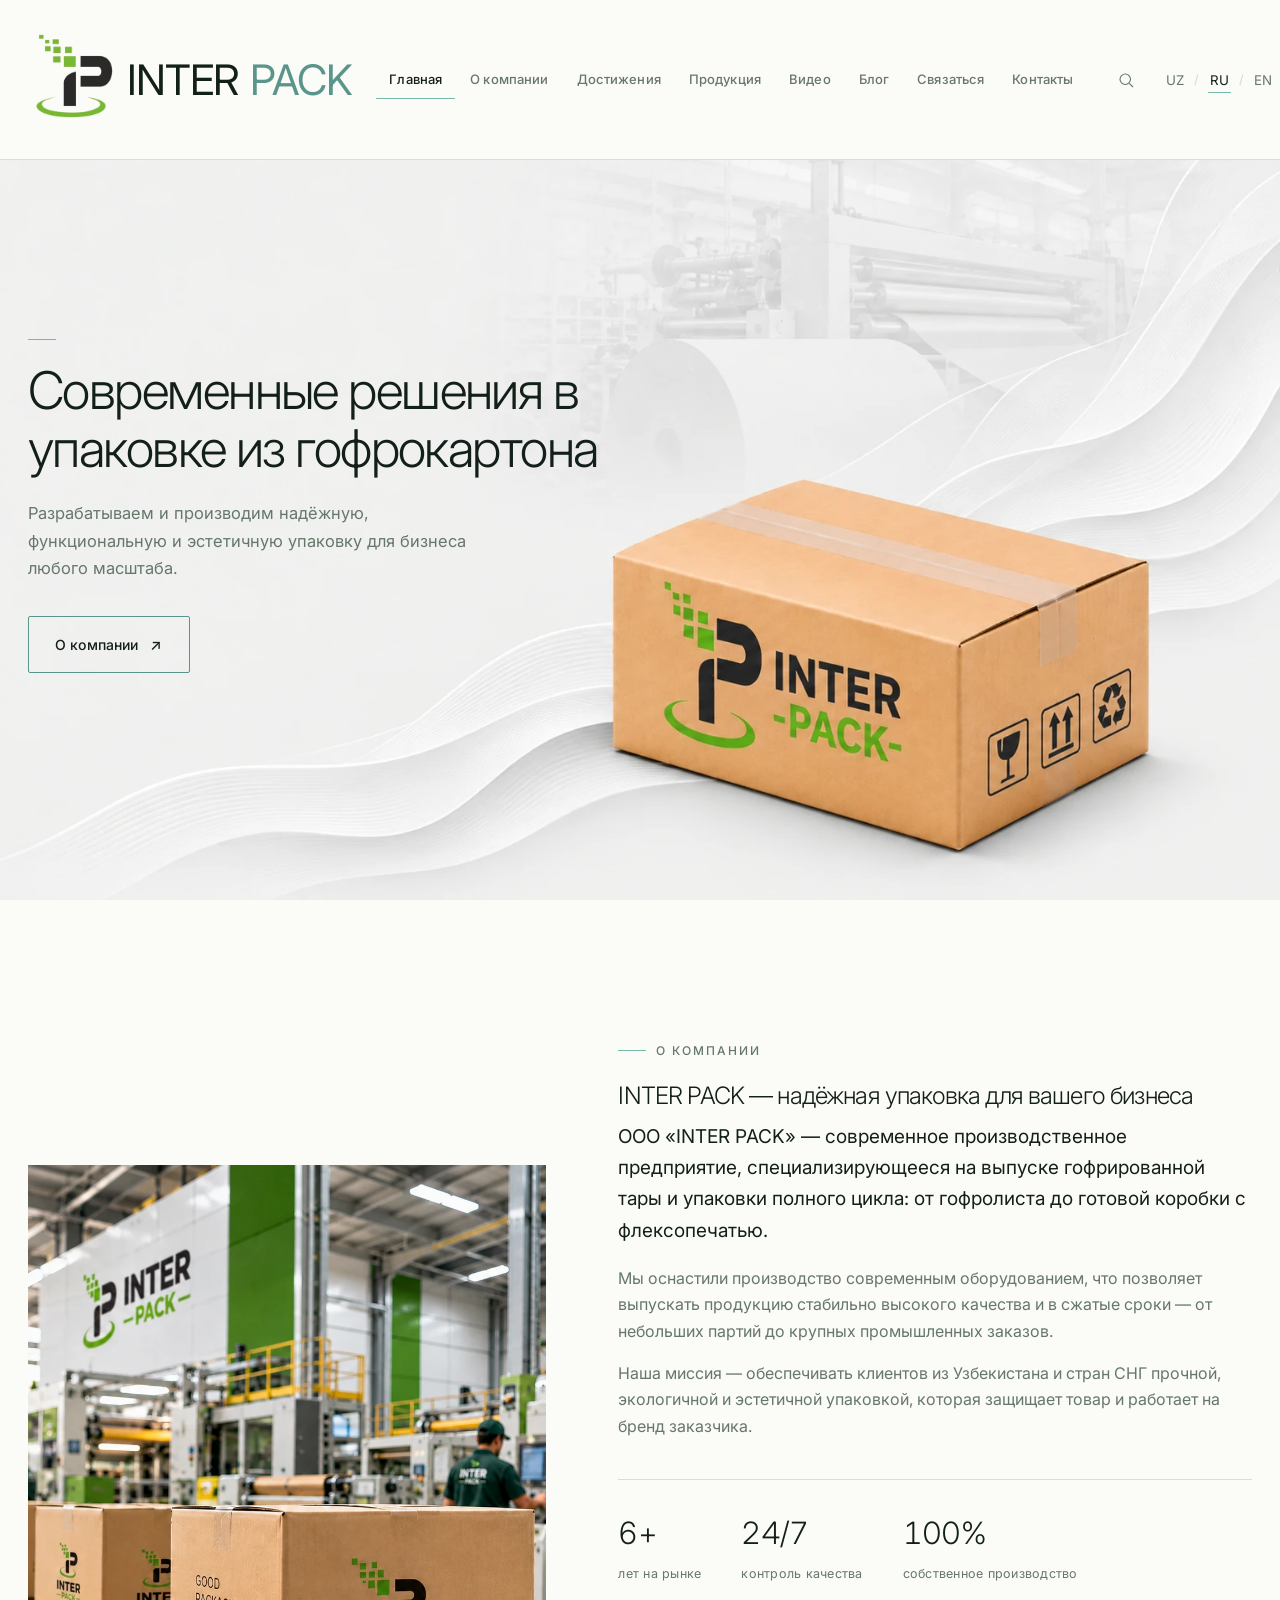
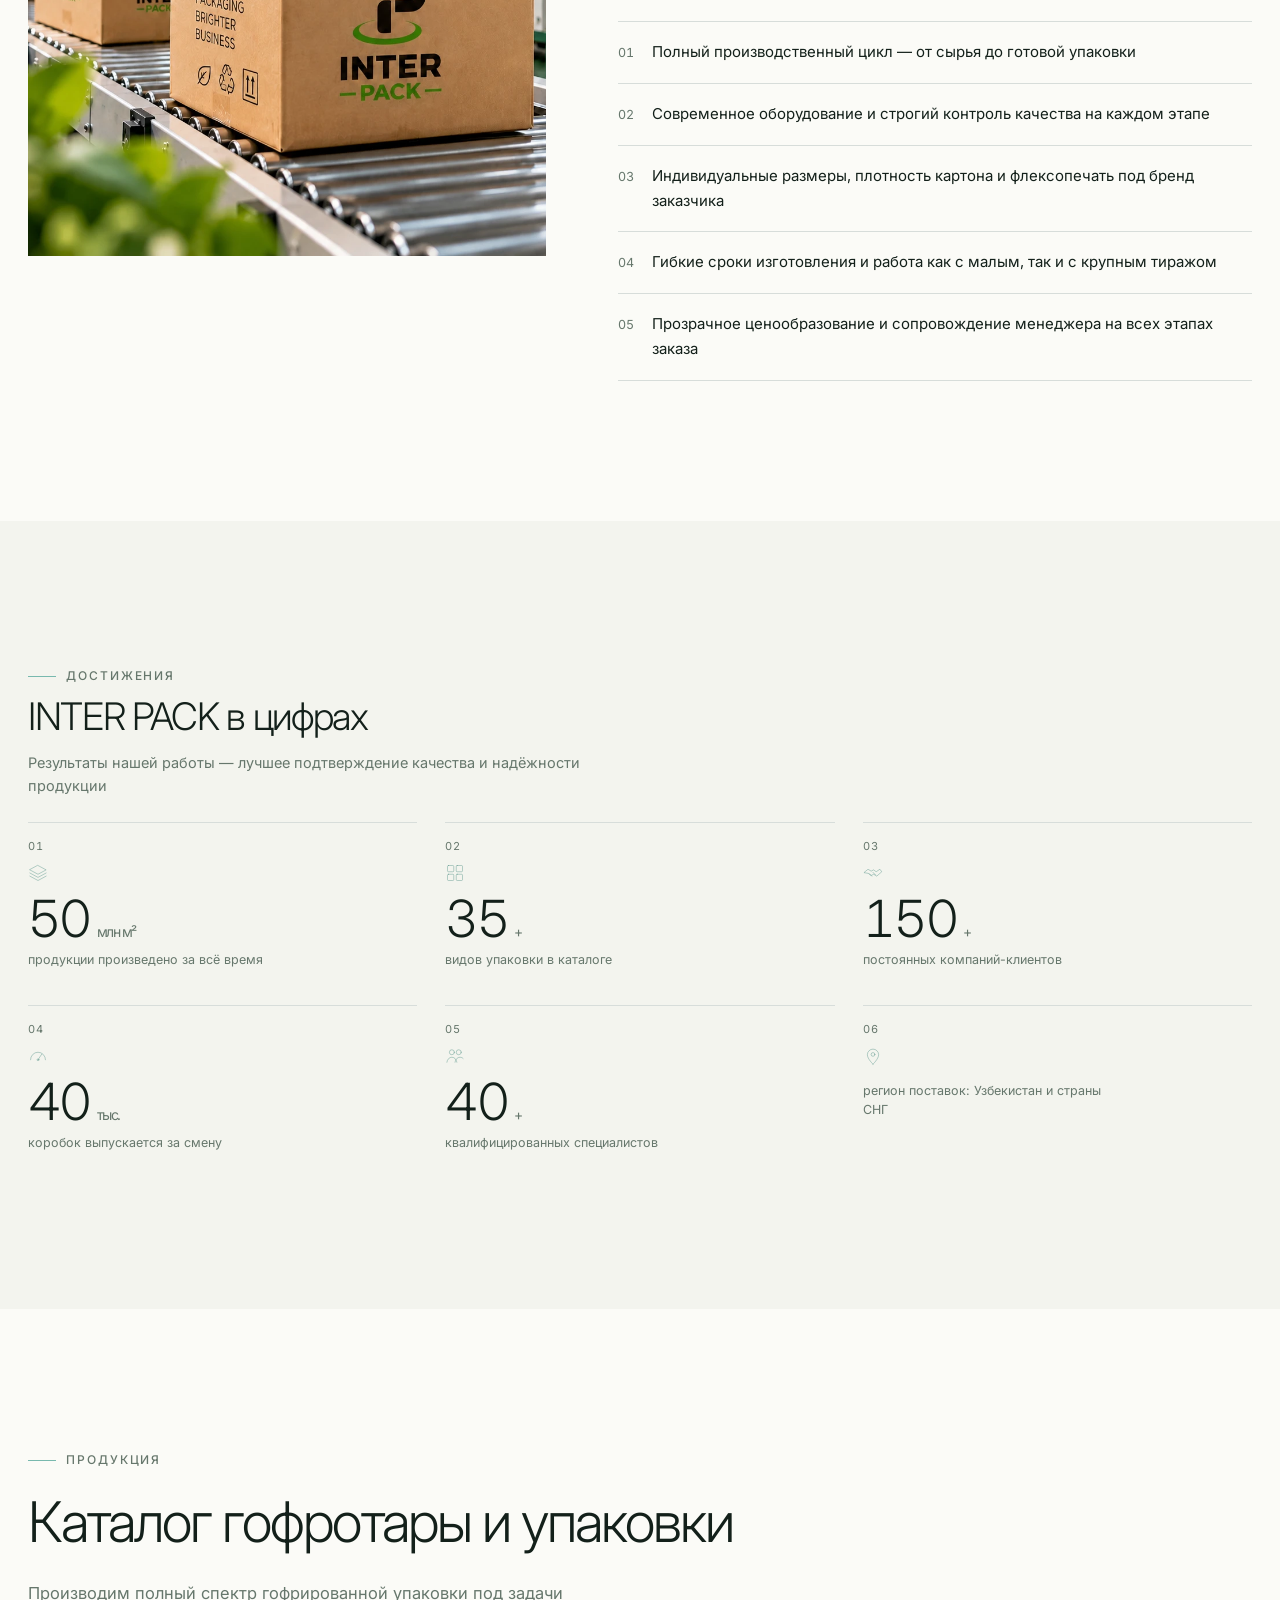
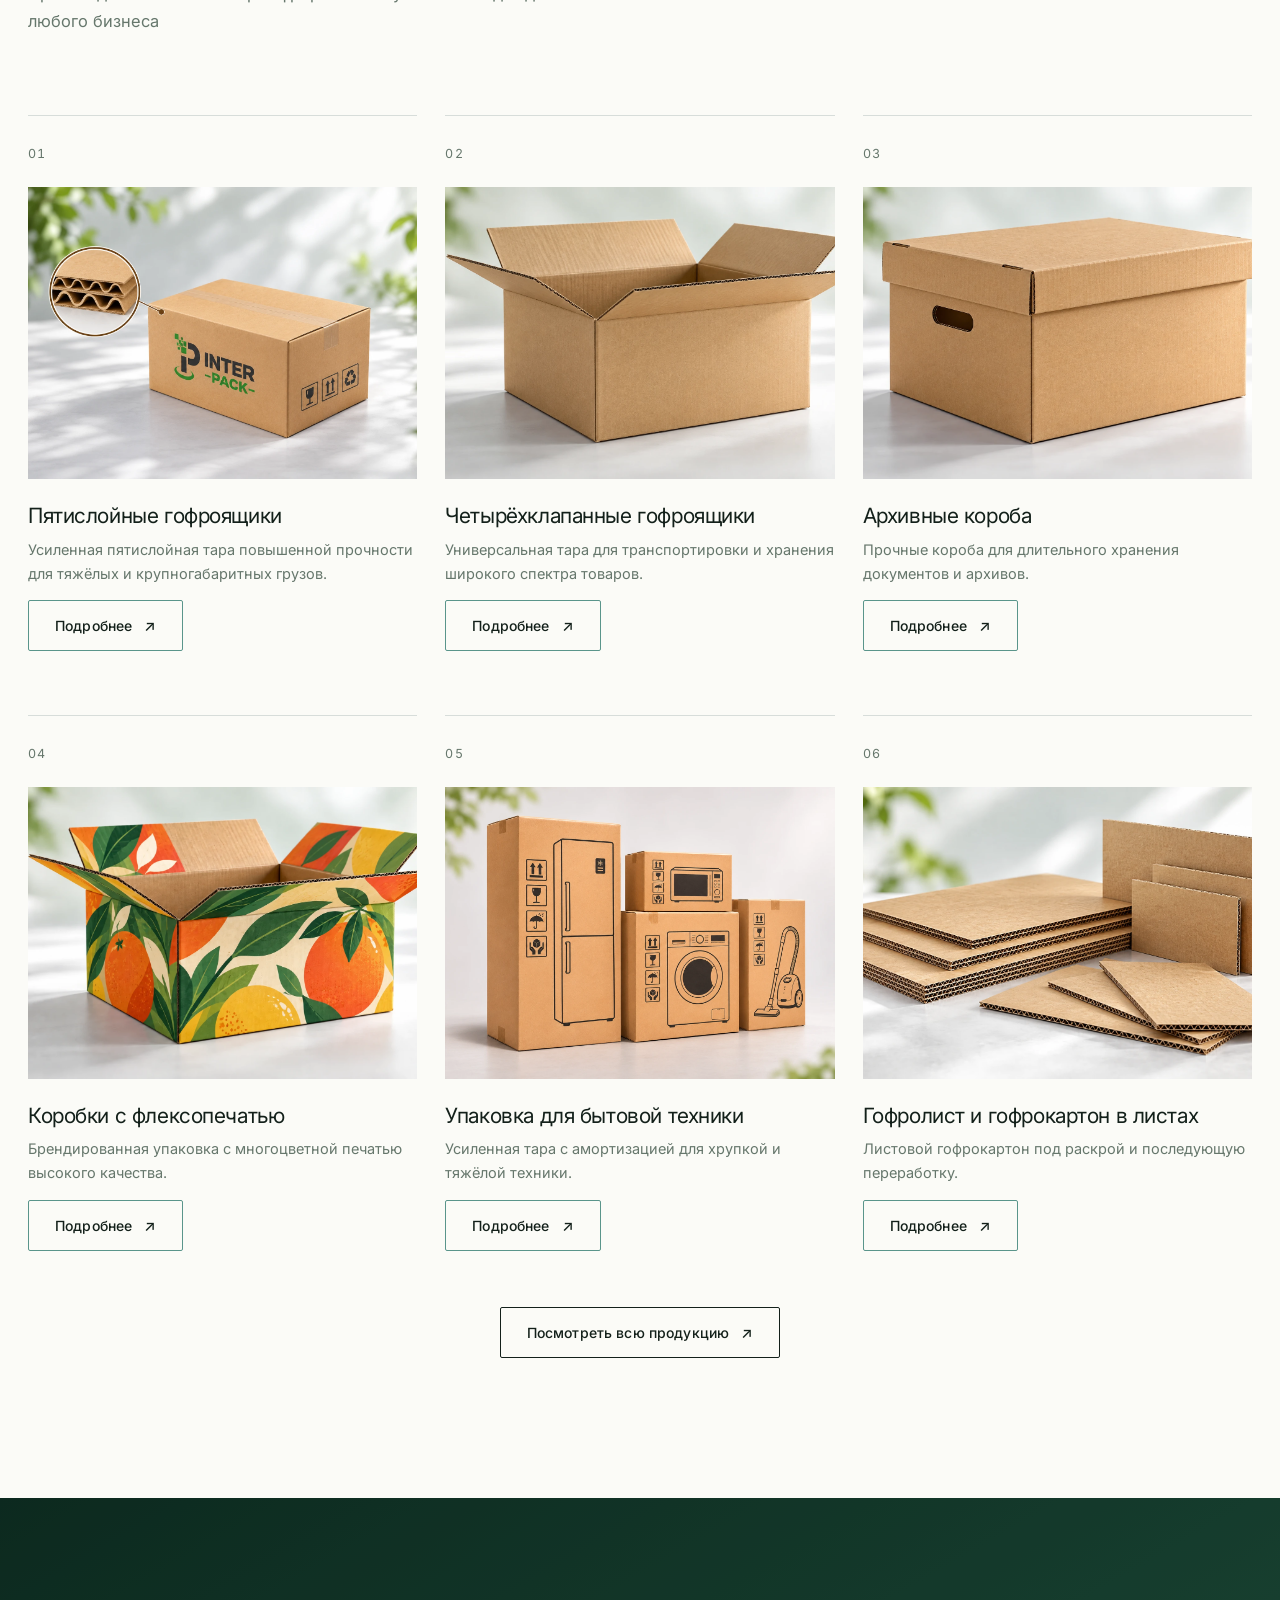
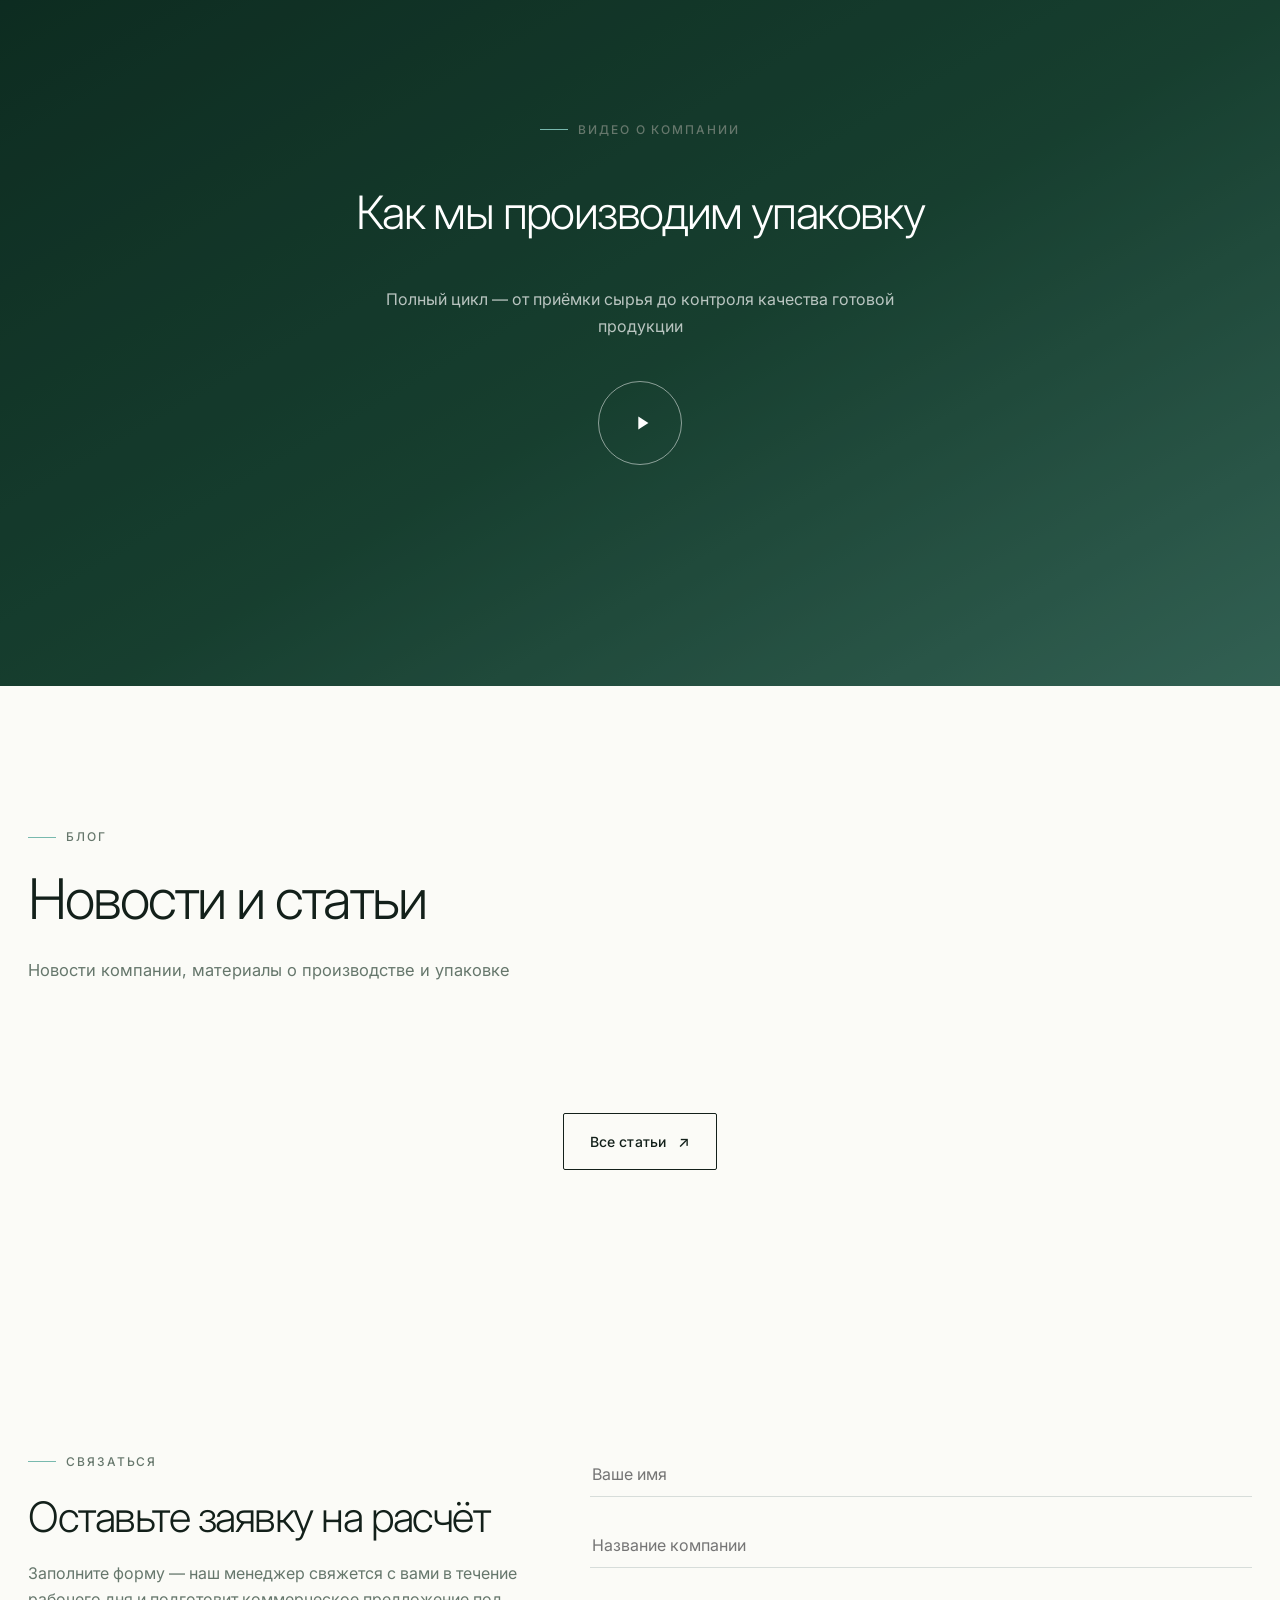
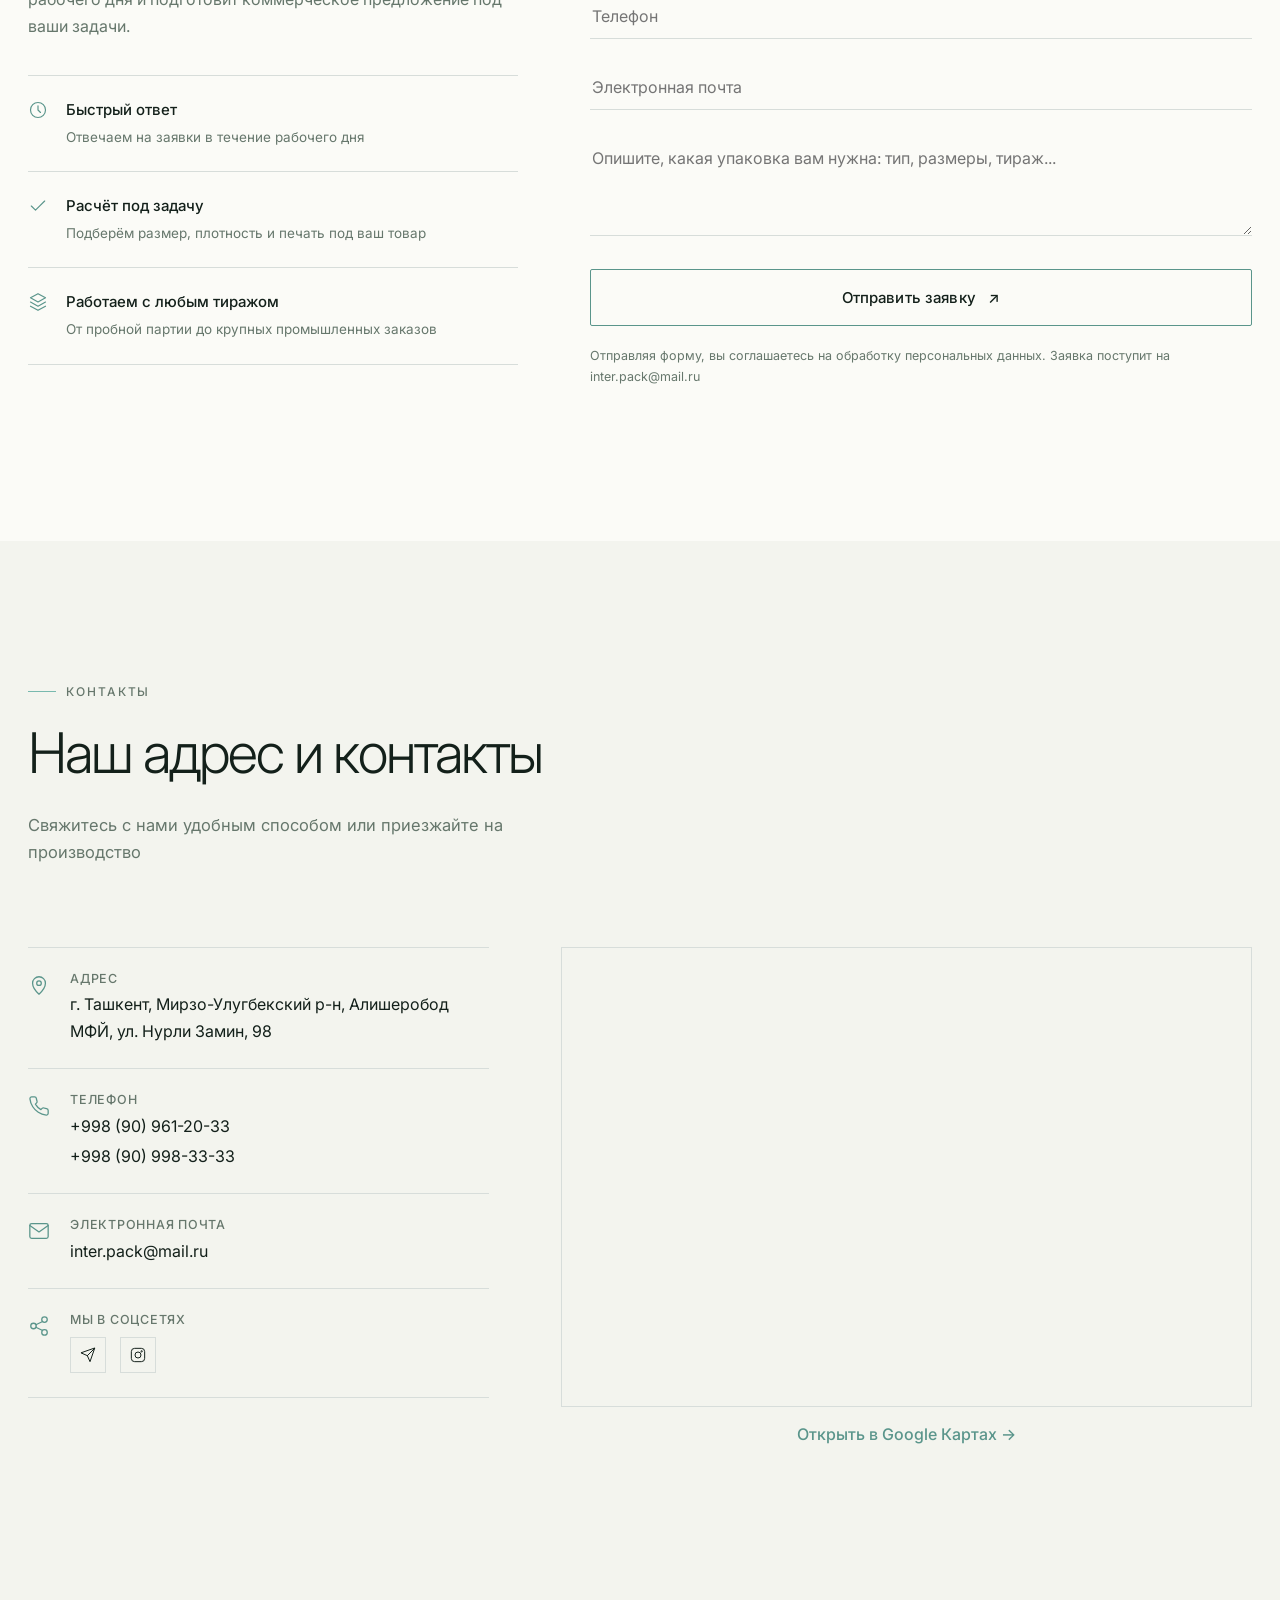
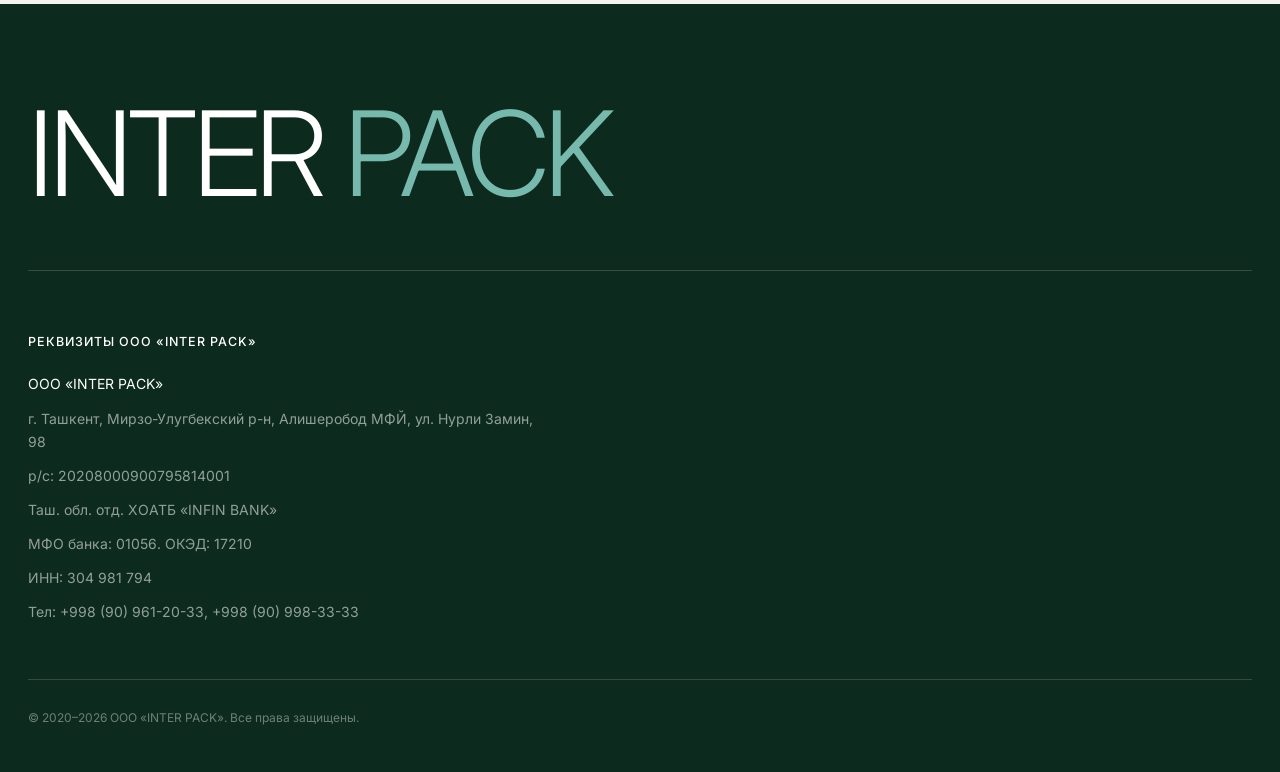
==== index.html @ ed4519b9 "Generate sitemap.xml dynamically from the blog database Replaces the static sitemap.xml with sitemap" ====
<!DOCTYPE html>
<html lang="ru">
<head>
<meta charset="UTF-8">
<meta name="viewport" content="width=device-width, initial-scale=1.0">
<title>INTER PACK</title>
<meta name="description" content="INTER PACK — производство гофрированной тары и упаковки в Узбекистане.">

<!-- Open Graph / предпросмотр ссылки в мессенджерах и соцсетях -->
<meta property="og:type" content="website">
<meta property="og:site_name" content="INTER PACK">
<meta property="og:title" content="INTER PACK — гофротара и упаковка в Узбекистане">
<meta property="og:description" content="Производим гофрокартон и упаковку полного цикла: от гофролиста до готовой коробки с флексопечатью. Собственное производство в Ташкенте.">
<meta property="og:image" content="https://inter-pack.uz/assets/og-image.jpg">
<meta property="og:image:width" content="1200">
<meta property="og:image:height" content="630">
<meta property="og:url" content="https://inter-pack.uz/">
<meta property="og:locale" content="ru_RU">
<meta name="twitter:card" content="summary_large_image">
<meta name="twitter:title" content="INTER PACK — гофротара и упаковка в Узбекистане">
<meta name="twitter:description" content="Производим гофрокартон и упаковку полного цикла: от гофролиста до готовой коробки с флексопечатью.">
<meta name="twitter:image" content="https://inter-pack.uz/assets/og-image.jpg">

<link rel="canonical" href="https://inter-pack.uz/">

<script type="application/ld+json">
{
  "@context": "https://schema.org",
  "@type": "Organization",
  "name": "INTER PACK",
  "legalName": "ООО «INTER PACK»",
  "url": "https://inter-pack.uz/",
  "logo": "https://inter-pack.uz/assets/logo-icon.png",
  "image": "https://inter-pack.uz/assets/og-image.jpg",
  "description": "Производство гофрированной тары и упаковки полного цикла в Ташкенте, Узбекистан.",
  "address": {
    "@type": "PostalAddress",
    "streetAddress": "ул. Нурли Замин, 98, Алишеробод МФЙ, Мирзо-Улугбекский р-н",
    "addressLocality": "Ташкент",
    "addressCountry": "UZ"
  },
  "telephone": ["+998909612033", "+998909983333"],
  "email": "inter.pack@mail.ru",
  "sameAs": [
    "https://t.me/interpackgroup",
    "https://instagram.com/interpack"
  ]
}
</script>

<link rel="icon" href="assets/favicon.ico" sizes="any">
<link rel="icon" type="image/png" sizes="16x16" href="assets/favicon-16x16.png">
<link rel="icon" type="image/png" sizes="32x32" href="assets/favicon-32x32.png">
<link rel="apple-touch-icon" sizes="180x180" href="assets/apple-touch-icon.png">
<link rel="preconnect" href="https://fonts.googleapis.com">
<link rel="preconnect" href="https://fonts.gstatic.com" crossorigin>
<link href="https://fonts.googleapis.com/css2?family=Inter:wght@300;400;500;600;700&display=swap" rel="stylesheet">
<link rel="stylesheet" href="css/style.css?v=28">
<link rel="stylesheet" href="css/blog.css?v=3">
</head>
<body>

<div data-blog-base="" style="display:none;"></div>

<header class="site-header">
  <div class="container header-inner">
    <a href="#home" class="logo" aria-label="INTER PACK">
      <img src="assets/logo-icon.png" alt="INTER PACK" class="logo-mark">
      <span class="logo-word">INTER <span>PACK</span></span>
    </a>
    <nav class="main-nav" id="mainNav">
      <ul>
        <li><a href="#home"><span class="nav-num">01</span><span data-i18n="nav.home">Главная</span><span class="nav-arrow">↗</span></a></li>
        <li><a href="#about"><span class="nav-num">02</span><span data-i18n="nav.about">О компании</span><span class="nav-arrow">↗</span></a></li>
        <li><a href="#achievements"><span class="nav-num">03</span><span data-i18n="nav.achievements">Достижения</span><span class="nav-arrow">↗</span></a></li>
        <li><a href="#products"><span class="nav-num">04</span><span data-i18n="nav.products">Продукция</span><span class="nav-arrow">↗</span></a></li>
        <li><a href="#video"><span class="nav-num">05</span><span data-i18n="nav.video">Видео</span><span class="nav-arrow">↗</span></a></li>
        <li><a href="blog/"><span class="nav-num">06</span><span data-i18n="nav.blog">Блог</span><span class="nav-arrow">↗</span></a></li>
        <li><a href="#contact"><span class="nav-num">07</span><span data-i18n="nav.contact">Связаться</span><span class="nav-arrow">↗</span></a></li>
        <li><a href="#contacts"><span class="nav-num">08</span><span data-i18n="nav.contacts">Контакты</span><span class="nav-arrow">↗</span></a></li>
      </ul>
    </nav>
    <div class="header-actions">
      <button class="search-btn" aria-label="Search">
        <svg viewBox="0 0 24 24" fill="none" stroke="currentColor" stroke-linecap="round" stroke-linejoin="round"><circle cx="11" cy="11" r="7"/><path d="m21 21-4.3-4.3"/></svg>
      </button>
      <div class="lang-switch" id="langSwitch">
        <button data-lang="uz">UZ</button><span class="sep">/</span>
        <button data-lang="ru">RU</button><span class="sep">/</span>
        <button data-lang="en">EN</button>
      </div>
      <a href="#contact" class="btn header-contact-btn" data-i18n="nav.contact">Связаться</a>
      <button class="burger" id="burgerBtn" aria-label="Menu"><span></span><span></span><span></span></button>
    </div>
  </div>
</header>

<main>

  <!-- ================= HOME ================= -->
  <section class="home-hero" id="home">
    <div class="container">
      <div class="home-hero-content reveal">
        <span class="eyebrow eyebrow-bare" aria-hidden="true"></span>
        <h1 data-i18n="home.title">Современные решения в упаковке из гофрокартона</h1>
        <p data-i18n="home.subtitle">Разрабатываем и производим надёжную, функциональную и эстетичную упаковку для бизнеса любого масштаба.</p>
        <a href="#about" class="btn btn-accent" data-i18n="home.cta">О компании</a>
      </div>
    </div>
  </section>

  <!-- ================= ABOUT ================= -->
  <section class="section" id="about">
    <div class="container">
      <div class="about-grid">
        <div class="about-photo ph ph-5 reveal">
          <img class="ph-photo" data-img-slot="about_photo" src="assets/images/about/factory.webp" alt="Производство INTER PACK" loading="lazy" onerror="this.remove()">
          <div class="ph-icon">
            <svg viewBox="0 0 64 64" fill="none" stroke="currentColor" stroke-width="1.6" stroke-linecap="round" stroke-linejoin="round"><path d="M8 56V28l14-8v10l14-8v10l14-8v32z"/><path d="M8 56h48"/><path d="M16 56v-8M28 56v-8M40 56v-8"/></svg>
          </div>
        </div>
        <div class="about-copy reveal">
          <span class="eyebrow" data-i18n="about.eyebrow">О компании</span>
          <h2 data-i18n="about.title">INTER PACK — надёжная упаковка для вашего бизнеса</h2>
          <p class="lead" data-i18n="about.p1">ООО «INTER PACK» — современное производственное предприятие...</p>
          <p data-i18n="about.p2">Мы оснастили производство современным европейским оборудованием...</p>
          <p data-i18n="about.p3">Наша миссия — обеспечивать клиентов из Узбекистана и стран СНГ...</p>

          <div class="about-stats">
            <div><b data-i18n="about.stat1Num">10+</b><span data-i18n="about.stat1Label">лет на рынке</span></div>
            <div><b data-i18n="about.stat2Num">24/7</b><span data-i18n="about.stat2Label">контроль качества</span></div>
            <div><b data-i18n="about.stat3Num">100%</b><span data-i18n="about.stat3Label">собственное производство</span></div>
          </div>

          <ul class="about-list">
            <li><span class="n">01</span><span data-i18n="about.list.0">Полный производственный цикл</span></li>
            <li><span class="n">02</span><span data-i18n="about.list.1">Современное оборудование и контроль качества</span></li>
            <li><span class="n">03</span><span data-i18n="about.list.2">Индивидуальные размеры и флексопечать под бренд</span></li>
            <li><span class="n">04</span><span data-i18n="about.list.3">Гибкие сроки для любого тиража</span></li>
            <li><span class="n">05</span><span data-i18n="about.list.4">Прозрачное ценообразование и сопровождение менеджера</span></li>
          </ul>
        </div>
      </div>
    </div>
  </section>

  <!-- ================= ACHIEVEMENTS ================= -->
  <section class="section section-alt" id="achievements">
    <div class="container">
      <div class="page-hero reveal" style="padding-top:0;">
        <span class="eyebrow" data-i18n="achievements.eyebrow">Достижения</span>
        <h1 data-i18n="achievements.title">INTER PACK в цифрах</h1>
        <p data-i18n="achievements.subtitle">Результаты нашей работы — лучшее подтверждение качества и надёжности продукции</p>
      </div>

      <div class="stats-grid reveal-stagger">

        <div class="stat-card">
          <span class="card-index">01</span>
          <div class="stat-icon"><svg viewBox="0 0 64 64" fill="none" stroke="currentColor" stroke-width="2.2" stroke-linecap="round" stroke-linejoin="round"><path d="M32 8 58 22 32 36 6 22Z"/><path d="M6 32 32 46 58 32"/><path d="M6 42 32 56 58 42"/></svg></div>
          <div class="stat-num"><span class="num" data-target="50">0</span><span class="suffix" data-i18n="achievements.stats.0.suffix">млн м²</span></div>
          <p class="stat-label" data-i18n="achievements.stats.0.label">продукции произведено за всё время</p>
        </div>

        <div class="stat-card">
          <span class="card-index">02</span>
          <div class="stat-icon"><svg viewBox="0 0 64 64" fill="none" stroke="currentColor" stroke-width="2.2" stroke-linecap="round" stroke-linejoin="round"><rect x="8" y="8" width="20" height="20" rx="3"/><rect x="36" y="8" width="20" height="20" rx="3"/><rect x="8" y="36" width="20" height="20" rx="3"/><rect x="36" y="36" width="20" height="20" rx="3"/></svg></div>
          <div class="stat-num"><span class="num" data-target="35">0</span><span class="suffix" data-i18n="achievements.stats.1.suffix">+</span></div>
          <p class="stat-label" data-i18n="achievements.stats.1.label">видов упаковки в каталоге</p>
        </div>

        <div class="stat-card">
          <span class="card-index">03</span>
          <div class="stat-icon"><svg viewBox="0 0 64 64" fill="none" stroke="currentColor" stroke-width="2.2" stroke-linecap="round" stroke-linejoin="round"><path d="M4 30l12-10 10 6 8-4 8 6 12-8 6 8-16 14-10-6-8 4-8-6z"/><path d="M20 34l8 8M32 30l8 8"/></svg></div>
          <div class="stat-num"><span class="num" data-target="150">0</span><span class="suffix" data-i18n="achievements.stats.2.suffix">+</span></div>
          <p class="stat-label" data-i18n="achievements.stats.2.label">постоянных компаний-клиентов</p>
        </div>

        <div class="stat-card">
          <span class="card-index">04</span>
          <div class="stat-icon"><svg viewBox="0 0 64 64" fill="none" stroke="currentColor" stroke-width="2.2" stroke-linecap="round" stroke-linejoin="round"><path d="M8 44a24 24 0 1 1 48 0"/><path d="M32 44 44 26"/><circle cx="32" cy="44" r="3"/></svg></div>
          <div class="stat-num"><span class="num" data-target="40">0</span><span class="suffix" data-i18n="achievements.stats.3.suffix">тыс.</span></div>
          <p class="stat-label" data-i18n="achievements.stats.3.label">коробок выпускается за смену</p>
        </div>

        <div class="stat-card">
          <span class="card-index">05</span>
          <div class="stat-icon"><svg viewBox="0 0 64 64" fill="none" stroke="currentColor" stroke-width="2.2" stroke-linecap="round" stroke-linejoin="round"><circle cx="22" cy="20" r="8"/><circle cx="44" cy="20" r="8"/><path d="M6 52c1.5-10 8-16 16-16s14.5 6 16 16"/><path d="M32 52c1.5-10 8-16 16-16 4 0 7.5 1.5 10 4"/></svg></div>
          <div class="stat-num"><span class="num" data-target="40">0</span><span class="suffix" data-i18n="achievements.stats.4.suffix">+</span></div>
          <p class="stat-label" data-i18n="achievements.stats.4.label">квалифицированных специалистов</p>
        </div>

        <div class="stat-card">
          <span class="card-index">06</span>
          <div class="stat-icon"><svg viewBox="0 0 64 64" fill="none" stroke="currentColor" stroke-width="2.2" stroke-linecap="round" stroke-linejoin="round"><path d="M32 58s18-16.5 18-30A18 18 0 1 0 14 28c0 13.5 18 30 18 30z"/><circle cx="32" cy="27" r="6"/></svg></div>
          <div class="stat-num"><span class="suffix" style="font-size:26px" data-i18n="achievements.stats.5.suffix"></span></div>
          <p class="stat-label" data-i18n="achievements.stats.5.label">регион поставок: Узбекистан и страны СНГ</p>
        </div>

      </div>
    </div>
  </section>

  <!-- ================= PRODUCTS ================= -->
  <section class="section" id="products">
    <div class="container">
      <div class="page-hero reveal" style="padding-top:0;">
        <span class="eyebrow" data-i18n="products.eyebrow">Продукция</span>
        <h1 data-i18n="products.title">Каталог гофротары и упаковки</h1>
        <p data-i18n="products.subtitle">Производим полный спектр гофрированной упаковки под задачи любого бизнеса</p>
      </div>

      <div class="products-grid reveal-stagger" style="margin-top:56px;">

        <div class="product-card">
          <span class="card-index">01</span>
          <div class="ph ph-1"><img class="ph-photo" data-img-slot="product_0" src="assets/images/products/five-layer-box.webp" alt="Пятислойные гофроящики" loading="lazy" onerror="this.remove()"><div class="ph-icon"><svg viewBox="0 0 64 64" fill="none" stroke="currentColor" stroke-width="1.6" stroke-linecap="round" stroke-linejoin="round"><path d="M6 18h52M6 26h52M6 34h52M6 42h52"/><path d="M6 18v24M58 18v24"/></svg></div></div>
          <div class="product-body">
            <h3 data-i18n="products.items.0.name">Пятислойные гофроящики</h3>
            <p data-i18n="products.items.0.short">Усиленная пятислойная тара повышенной прочности для тяжёлых и крупногабаритных грузов.</p>
            <button class="btn btn-accent" data-open-product="0" data-i18n="common.readMore">Подробнее</button>
          </div>
        </div>

        <div class="product-card">
          <span class="card-index">02</span>
          <div class="ph ph-2"><img class="ph-photo" data-img-slot="product_1" src="assets/images/hero/hero-01.webp" alt="Четырёхклапанные гофроящики" loading="lazy" onerror="this.remove()"><div class="ph-icon"><svg viewBox="0 0 64 64" fill="none" stroke="currentColor" stroke-width="1.6" stroke-linecap="round" stroke-linejoin="round"><path d="M8 20 32 10 56 20 32 30Z"/><path d="M8 20V46L32 56V30"/><path d="M56 20V46L32 56"/></svg></div></div>
          <div class="product-body">
            <h3 data-i18n="products.items.1.name">Четырёхклапанные гофроящики</h3>
            <p data-i18n="products.items.1.short">Универсальная тара для транспортировки и хранения широкого спектра товаров.</p>
            <button class="btn btn-accent" data-open-product="1" data-i18n="common.readMore">Подробнее</button>
          </div>
        </div>

        <div class="product-card">
          <span class="card-index">03</span>
          <div class="ph ph-3"><img class="ph-photo" data-img-slot="product_2" src="assets/images/hero/hero-03.webp" alt="Архивные короба" loading="lazy" onerror="this.remove()"><div class="ph-icon"><svg viewBox="0 0 64 64" fill="none" stroke="currentColor" stroke-width="1.6" stroke-linecap="round" stroke-linejoin="round"><rect x="10" y="16" width="44" height="36" rx="2"/><path d="M10 26h44M24 16v10M40 16v10"/></svg></div></div>
          <div class="product-body">
            <h3 data-i18n="products.items.2.name">Архивные короба</h3>
            <p data-i18n="products.items.2.short">Прочные короба для длительного хранения документов и архивов.</p>
            <button class="btn btn-accent" data-open-product="2" data-i18n="common.readMore">Подробнее</button>
          </div>
        </div>

        <div class="product-card">
          <span class="card-index">04</span>
          <div class="ph ph-4"><img class="ph-photo" data-img-slot="product_3" src="assets/images/hero/hero-04.webp" alt="Коробки с флексопечатью" loading="lazy" onerror="this.remove()"><div class="ph-icon"><svg viewBox="0 0 64 64" fill="none" stroke="currentColor" stroke-width="1.6" stroke-linecap="round" stroke-linejoin="round"><path d="M8 20 32 10 56 20 32 30Z"/><path d="M8 20V46L32 56V30"/><path d="M56 20V46L32 56"/><path d="M18 22l6 3M40 22l6 3" stroke-width="2"/></svg></div></div>
          <div class="product-body">
            <h3 data-i18n="products.items.3.name">Коробки с флексопечатью</h3>
            <p data-i18n="products.items.3.short">Брендированная упаковка с многоцветной печатью высокого качества.</p>
            <button class="btn btn-accent" data-open-product="3" data-i18n="common.readMore">Подробнее</button>
          </div>
        </div>

        <div class="product-card">
          <span class="card-index">05</span>
          <div class="ph ph-5"><img class="ph-photo" data-img-slot="product_4" src="assets/images/hero/hero-05.webp" alt="Упаковка для бытовой техники" loading="lazy" onerror="this.remove()"><div class="ph-icon"><svg viewBox="0 0 64 64" fill="none" stroke="currentColor" stroke-width="1.6" stroke-linecap="round" stroke-linejoin="round"><rect x="10" y="10" width="44" height="44" rx="4"/><rect x="18" y="18" width="28" height="20" rx="2"/><path d="M22 44h20"/></svg></div></div>
          <div class="product-body">
            <h3 data-i18n="products.items.4.name">Упаковка для бытовой техники</h3>
            <p data-i18n="products.items.4.short">Усиленная тара с амортизацией для хрупкой и тяжёлой техники.</p>
            <button class="btn btn-accent" data-open-product="4" data-i18n="common.readMore">Подробнее</button>
          </div>
        </div>

        <div class="product-card">
          <span class="card-index">06</span>
          <div class="ph ph-6"><img class="ph-photo" data-img-slot="product_5" src="assets/images/hero/hero-06.webp" alt="Гофролист и гофрокартон в листах" loading="lazy" onerror="this.remove()"><div class="ph-icon"><svg viewBox="0 0 64 64" fill="none" stroke="currentColor" stroke-width="1.6" stroke-linecap="round" stroke-linejoin="round"><path d="M6 18h52M6 30h52M6 42h52"/><path d="M6 18v24M58 18v24"/></svg></div></div>
          <div class="product-body">
            <h3 data-i18n="products.items.5.name">Гофролист и гофрокартон в листах</h3>
            <p data-i18n="products.items.5.short">Листовой гофрокартон под раскрой и последующую переработку.</p>
            <button class="btn btn-accent" data-open-product="5" data-i18n="common.readMore">Подробнее</button>
          </div>
        </div>

      </div>

      <div class="products-grid products-grid-extra" id="productsExtra">

        <div class="product-card">
          <span class="card-index">07</span>
          <div class="ph ph-1"><img class="ph-photo" data-img-slot="product_6" src="assets/images/products/overlap-flap-box.webp" alt="Ящики с полным нахлёстом клапанов" loading="lazy" onerror="this.remove()"><div class="ph-icon"><svg viewBox="0 0 64 64" fill="none" stroke="currentColor" stroke-width="1.6" stroke-linecap="round" stroke-linejoin="round"><path d="M8 22 32 12 56 22 32 32Z"/><path d="M8 22V48L32 58V32"/><path d="M56 22V48L32 58"/><path d="M14 19 50 19" stroke-dasharray="2 3"/></svg></div></div>
          <div class="product-body">
            <h3 data-i18n="products.items.6.name">Ящики с полным нахлёстом клапанов</h3>
            <p data-i18n="products.items.6.short">Усиленная тара с полным перекрытием клапанов для тяжёлых и ответственных грузов.</p>
            <button class="btn btn-accent" data-open-product="6" data-i18n="common.readMore">Подробнее</button>
          </div>
        </div>

        <div class="product-card">
          <span class="card-index">08</span>
          <div class="ph ph-2"><img class="ph-photo" data-img-slot="product_7" src="assets/images/products/telescope-box.webp" alt="Телескопические ящики" loading="lazy" onerror="this.remove()"><div class="ph-icon"><svg viewBox="0 0 64 64" fill="none" stroke="currentColor" stroke-width="1.6" stroke-linecap="round" stroke-linejoin="round"><rect x="12" y="30" width="40" height="22" rx="2"/><path d="M8 18h48v12H8Z"/></svg></div></div>
          <div class="product-body">
            <h3 data-i18n="products.items.7.name">Телескопические ящики</h3>
            <p data-i18n="products.items.7.short">Короб из двух независимых частей — крышки и дна — для товаров разной высоты.</p>
            <button class="btn btn-accent" data-open-product="7" data-i18n="common.readMore">Подробнее</button>
          </div>
        </div>

        <div class="product-card">
          <span class="card-index">09</span>
          <div class="ph ph-3"><img class="ph-photo" data-img-slot="product_8" src="assets/images/products/fruit-veg-crate.webp" alt="Ящики-лотки для фруктов и овощей" loading="lazy" onerror="this.remove()"><div class="ph-icon"><svg viewBox="0 0 64 64" fill="none" stroke="currentColor" stroke-width="1.6" stroke-linecap="round" stroke-linejoin="round"><path d="M10 24 32 14 54 24 32 34Z"/><path d="M10 24V46L32 56V34"/><path d="M54 24V46L32 56"/><path d="M22 8c1 4 1 6 0 10M42 8c-1 4-1 6 0 10"/></svg></div></div>
          <div class="product-body">
            <h3 data-i18n="products.items.8.name">Ящики-лотки для фруктов и овощей</h3>
            <p data-i18n="products.items.8.short">Открытые вентилируемые лотки для сбора и транспортировки свежей продукции.</p>
            <button class="btn btn-accent" data-open-product="8" data-i18n="common.readMore">Подробнее</button>
          </div>
        </div>

        <div class="product-card">
          <span class="card-index">10</span>
          <div class="ph ph-4"><img class="ph-photo" data-img-slot="product_9" src="assets/images/products/beverage-dividers.webp" alt="Упаковка для напитков с перегородками" loading="lazy" onerror="this.remove()"><div class="ph-icon"><svg viewBox="0 0 64 64" fill="none" stroke="currentColor" stroke-width="1.6" stroke-linecap="round" stroke-linejoin="round"><rect x="8" y="14" width="48" height="36" rx="2"/><path d="M8 32h48M24 14v36M40 14v36"/></svg></div></div>
          <div class="product-body">
            <h3 data-i18n="products.items.9.name">Упаковка для напитков с перегородками</h3>
            <p data-i18n="products.items.9.short">Короба с картонными перегородками для бутылок и банок при транспортировке.</p>
            <button class="btn btn-accent" data-open-product="9" data-i18n="common.readMore">Подробнее</button>
          </div>
        </div>

      </div>

      <div class="products-toggle">
        <button class="btn" id="productsToggleBtn" data-i18n="productsToggle.show">Посмотреть всю продукцию</button>
      </div>
    </div>
  </section>

  <!-- ================= VIDEO ================= -->
  <section class="video-hero" id="video">
    <video id="companyVideo" muted playsinline preload="none">
      <source src="assets/video/company.mp4" type="video/mp4">
    </video>
    <div id="videoPoster" style="position:absolute;inset:0;transition:opacity .4s ease;">
      <div class="ph ph-1" style="width:100%;height:100%;"></div>
      <div class="video-overlay">
        <span class="eyebrow" data-i18n="video.eyebrow">Видео о компании</span>
        <h2 data-i18n="video.title">Как мы производим упаковку</h2>
        <p data-i18n="video.subtitle">Полный цикл — от приёмки сырья до контроля качества готовой продукции</p>
        <button class="play-btn" id="playBtn" aria-label="Play">
          <svg viewBox="0 0 24 24" fill="currentColor"><path d="M8 5v14l11-7z"/></svg>
        </button>
      </div>
    </div>
  </section>

  <!-- ================= BLOG PREVIEW ================= -->
  <section class="section" id="blog-preview">
    <div class="container">
      <div class="page-hero reveal">
        <span class="eyebrow" data-i18n="blog.eyebrow">Блог</span>
        <h1 data-i18n="blog.title">Новости и статьи</h1>
        <p data-i18n="blog.subtitle">Новости компании, материалы о производстве и упаковке</p>
      </div>

      <div class="blog-grid blog-grid-preview reveal-stagger" id="homeBlogPreview"></div>

      <div class="products-toggle">
        <a href="blog/" class="btn" data-i18n="blog.viewAll">Все статьи</a>
      </div>
    </div>
  </section>

  <!-- ================= CONTACT ================= -->
  <section class="section" id="contact">
    <div class="container">
      <div class="contact-wrap">

        <div class="contact-side reveal">
          <span class="eyebrow" data-i18n="contact.eyebrow">Связаться</span>
          <h2 data-i18n="contact.title">Оставьте заявку на расчёт</h2>
          <p data-i18n="contact.subtitle">Заполните форму — наш менеджер свяжется с вами в течение рабочего дня.</p>

          <ul class="contact-perks">
            <li>
              <svg viewBox="0 0 24 24" fill="none" stroke="currentColor" stroke-width="2.2" stroke-linecap="round" stroke-linejoin="round"><circle cx="12" cy="12" r="9"/><path d="M12 7v5l3 3"/></svg>
              <div><b data-i18n="contact.perks.0.t">Быстрый ответ</b><span data-i18n="contact.perks.0.d">Отвечаем на заявки в течение рабочего дня</span></div>
            </li>
            <li>
              <svg viewBox="0 0 24 24" fill="none" stroke="currentColor" stroke-width="2.2" stroke-linecap="round" stroke-linejoin="round"><path d="M4 12l5 5L20 6"/></svg>
              <div><b data-i18n="contact.perks.1.t">Расчёт под задачу</b><span data-i18n="contact.perks.1.d">Подберём размер, плотность и печать под ваш товар</span></div>
            </li>
            <li>
              <svg viewBox="0 0 24 24" fill="none" stroke="currentColor" stroke-width="2.2" stroke-linecap="round" stroke-linejoin="round"><path d="M12 2 21 7 12 12 3 7Z"/><path d="M3 12l9 5 9-5"/><path d="M3 17l9 5 9-5"/></svg>
              <div><b data-i18n="contact.perks.2.t">Работаем с любым тиражом</b><span data-i18n="contact.perks.2.d">От пробной партии до крупных промышленных заказов</span></div>
            </li>
          </ul>
        </div>

        <div class="form-card reveal">
          <form id="contactForm" action="https://formsubmit.co/inter.pack@mail.ru" method="POST">
            <input type="hidden" name="_subject" value="Новая заявка с сайта INTER PACK">
            <input type="hidden" name="_captcha" value="false">
            <input type="hidden" name="_template" value="table">
            <input type="text" name="_honey" style="display:none" tabindex="-1" autocomplete="off">

            <div class="form-row">
              <input type="text" name="name" required data-i18n-ph="contact.form.name">
            </div>
            <div class="form-row">
              <input type="text" name="company" data-i18n-ph="contact.form.company">
            </div>
            <div class="form-row">
              <input type="tel" name="phone" required data-i18n-ph="contact.form.phone">
            </div>
            <div class="form-row">
              <input type="email" name="email" required data-i18n-ph="contact.form.email">
            </div>
            <div class="form-row">
              <textarea name="message" data-i18n-ph="contact.form.messagePh"></textarea>
            </div>
            <button type="submit" class="btn btn-accent btn-lg btn-block" data-i18n="contact.form.submit">Отправить заявку</button>
            <p class="form-note" data-i18n="contact.form.note">Отправляя форму, вы соглашаетесь на обработку персональных данных. Заявка поступит на inter.pack@mail.ru</p>

            <div class="form-success">
              <div class="check"><svg viewBox="0 0 24 24" fill="none" stroke="currentColor" stroke-width="2.6" stroke-linecap="round" stroke-linejoin="round"><path d="M4 12l5 5L20 6"/></svg></div>
              <h3 data-i18n="contact.success.title">Заявка отправлена!</h3>
              <p data-i18n="contact.success.text">Спасибо! Наш менеджер свяжется с вами в ближайшее время.</p>
            </div>
          </form>
        </div>

      </div>
    </div>
  </section>

  <!-- ================= CONTACTS ================= -->
  <section class="section section-alt" id="contacts">
    <div class="container">
      <div class="page-hero reveal" style="padding-top:0;">
        <span class="eyebrow" data-i18n="contacts.eyebrow">Контакты</span>
        <h1 data-i18n="contacts.title">Наш адрес и контакты</h1>
        <p data-i18n="contacts.subtitle">Свяжитесь с нами удобным способом или приезжайте на производство</p>
      </div>

      <div class="contacts-wrap" style="margin-top:56px;">

        <div class="reveal">
          <div class="contact-item">
            <div class="icon"><svg viewBox="0 0 24 24" fill="none" stroke="currentColor" stroke-width="2" stroke-linecap="round" stroke-linejoin="round"><path d="M12 22s7-6.5 7-12a7 7 0 1 0-14 0c0 5.5 7 12 7 12z"/><circle cx="12" cy="10" r="2.5"/></svg></div>
            <div>
              <h4 data-i18n="contacts.addressLabel">Адрес</h4>
              <p data-i18n="contacts.addressValue">г. Ташкент, Мирзо-Улугбекский р-н, Алишеробод МФЙ, ул. Нурли Замин, 98</p>
            </div>
          </div>

          <div class="contact-item">
            <div class="icon"><svg viewBox="0 0 24 24" fill="none" stroke="currentColor" stroke-width="2" stroke-linecap="round" stroke-linejoin="round"><path d="M22 16.92v3a2 2 0 0 1-2.18 2 19.79 19.79 0 0 1-8.63-3.07 19.5 19.5 0 0 1-6-6 19.79 19.79 0 0 1-3.07-8.67A2 2 0 0 1 4.11 2h3a2 2 0 0 1 2 1.72c.13.96.36 1.9.7 2.81a2 2 0 0 1-.45 2.11L8.09 9.91a16 16 0 0 0 6 6l1.27-1.27a2 2 0 0 1 2.11-.45c.91.34 1.85.57 2.81.7A2 2 0 0 1 22 16.92z"/></svg></div>
            <div>
              <h4 data-i18n="contacts.phoneLabel">Телефон</h4>
              <p>+998 (90) 961-20-33</p>
              <p>+998 (90) 998-33-33</p>
            </div>
          </div>

          <div class="contact-item">
            <div class="icon"><svg viewBox="0 0 24 24" fill="none" stroke="currentColor" stroke-width="2" stroke-linecap="round" stroke-linejoin="round"><rect x="2" y="4" width="20" height="16" rx="2"/><path d="m22 6-10 7L2 6"/></svg></div>
            <div>
              <h4 data-i18n="contacts.emailLabel">Электронная почта</h4>
              <p>inter.pack@mail.ru</p>
            </div>
          </div>

          <div class="contact-item">
            <div class="icon"><svg viewBox="0 0 24 24" fill="none" stroke="currentColor" stroke-width="2" stroke-linecap="round" stroke-linejoin="round"><circle cx="18" cy="5" r="3"/><circle cx="6" cy="12" r="3"/><circle cx="18" cy="19" r="3"/><path d="M8.6 10.6l6.8-3.2M8.6 13.4l6.8 3.2"/></svg></div>
            <div>
              <h4 data-i18n="contacts.socialLabel">Мы в соцсетях</h4>
              <div class="social-row">
                <a href="https://t.me/interpackgroup" target="_blank" rel="noopener" aria-label="Telegram">
                  <svg viewBox="0 0 24 24" fill="none" stroke="currentColor" stroke-width="1.8" stroke-linecap="round" stroke-linejoin="round"><path d="M22 2 11 13"/><path d="M22 2 15 22l-4-9-9-4z"/></svg>
                </a>
                <a href="https://instagram.com/interpack" target="_blank" rel="noopener" aria-label="Instagram">
                  <svg viewBox="0 0 24 24" fill="none" stroke="currentColor" stroke-width="1.8"><rect x="2" y="2" width="20" height="20" rx="5"/><circle cx="12" cy="12" r="4.5"/><circle cx="17.5" cy="6.5" r="1"/></svg>
                </a>
              </div>
            </div>
          </div>
        </div>

        <div class="reveal">
          <div class="map-frame">
            <iframe
              src="https://www.google.com/maps?q=41.328722,69.415333&z=17&output=embed"
              loading="lazy"
              referrerpolicy="no-referrer-when-downgrade"
              title="INTER PACK on map">
            </iframe>
          </div>
          <p style="text-align:center;margin-top:14px;">
            <a href="https://www.google.com/maps?q=41.328722,69.415333&z=17" target="_blank" rel="noopener" style="font-weight:500;color:var(--c-accent-deep);">
              <span data-i18n="contacts.openInMaps">Открыть в Google Картах</span> →
            </a>
          </p>
        </div>

      </div>
    </div>
  </section>

</main>

<!-- ================= PRODUCT MODAL ================= -->
<div class="modal-overlay" id="productModal" style="display:none;">
  <div class="modal-dialog">
    <button class="modal-close" data-modal-close aria-label="Close">
      <svg viewBox="0 0 24 24" fill="none" stroke="currentColor" stroke-width="2.4" stroke-linecap="round" stroke-linejoin="round"><path d="M6 6l12 12M18 6L6 18"/></svg>
    </button>
    <div class="pd-hero">
      <div class="ph ph-1" data-pd="photo"><div class="ph-icon"><svg viewBox="0 0 64 64" fill="none" stroke="currentColor" stroke-width="1.6" stroke-linecap="round" stroke-linejoin="round"><path d="M8 20 32 10 56 20 32 30Z"/><path d="M8 20V46L32 56V30"/><path d="M56 20V46L32 56"/></svg></div></div>
      <div>
        <h2 data-pd="name" style="font-size:26px;">—</h2>
        <p data-pd="desc" style="font-size:15.5px;">—</p>
        <h4 data-i18n="pd.specsTitle" style="margin-top:8px;">Технические характеристики</h4>
        <ul class="pd-specs" data-pd="specs"></ul>
      </div>
    </div>
    <h3 style="margin-top:48px;" data-i18n="pd.galleryTitle">Галерея</h3>
    <div class="pd-gallery-wrap">
      <button class="pd-gallery-arrow prev" data-pd-gallery-nav="prev" aria-label="Previous">
        <svg viewBox="0 0 24 24" fill="none" stroke="currentColor" stroke-width="2.4" stroke-linecap="round" stroke-linejoin="round"><path d="M15 5l-7 7 7 7"/></svg>
      </button>
      <div class="pd-gallery" data-pd="gallery"></div>
      <button class="pd-gallery-arrow next" data-pd-gallery-nav="next" aria-label="Next">
        <svg viewBox="0 0 24 24" fill="none" stroke="currentColor" stroke-width="2.4" stroke-linecap="round" stroke-linejoin="round"><path d="M9 5l7 7-7 7"/></svg>
      </button>
    </div>
    <div class="section-alt" style="margin-top:48px;border:1px solid var(--c-border);padding:36px;text-align:center;">
      <h2 style="font-size:22px;" data-i18n="pd.ctaTitle">Нужен расчёт под ваш заказ?</h2>
      <p style="max-width:460px;margin:0 auto 20px;" data-i18n="pd.ctaText">Оставьте заявку — менеджер свяжется с вами и подготовит коммерческое предложение.</p>
      <button class="btn btn-accent btn-lg" data-modal-cta="contact" data-i18n="pd.ctaBtn">Оставить заявку</button>
    </div>
  </div>
</div>

<footer class="site-footer">
  <div class="container">
    <div class="footer-top">
      <div class="footer-brand">INTER <span>PACK</span></div>
    </div>
    <div class="footer-grid">
      <h3 data-i18n="footer.title">Реквизиты ООО «INTER PACK»</h3>
      <ul class="footer-details">
        <li data-i18n="footer.name">ООО «INTER PACK»</li>
        <li data-i18n="footer.address">г. Ташкент, Мирзо-Улугбекский р-н, Алишеробод МФЙ, ул. Нурли Замин, 98</li>
        <li data-i18n="footer.account">р/с: 20208000900795814001</li>
        <li data-i18n="footer.bank">Таш. обл. отд. ХОАТБ «INFIN BANK»</li>
        <li data-i18n="footer.mfo">МФО банка: 01056. ОКЭД: 17210</li>
        <li data-i18n="footer.inn">ИНН: 304 981 794</li>
        <li data-i18n="footer.phone">Тел: +998 (90) 961-20-33, +998 (90) 998-33-33</li>
      </ul>
    </div>
    <p class="copyright" data-i18n="footer.copyright">© 2024 ООО «INTER PACK». Все права защищены.</p>
  </div>
</footer>

<button type="button" id="backToTop" class="back-to-top" aria-label="Наверх">
  <svg viewBox="0 0 24 24" fill="none" stroke="currentColor" stroke-width="2" stroke-linecap="round" stroke-linejoin="round"><path d="M12 19V5"/><path d="M5 12l7-7 7 7"/></svg>
</button>

<script src="js/i18n.js?v=14"></script>
<script src="js/cms-override.js?v=1"></script>
<script src="js/image-override.js?v=1"></script>
<script src="js/main.js?v=9"></script>
<script src="js/blog.js?v=4"></script>
<script src="js/counters.js?v=3"></script>
<script src="js/product-modal.js?v=18"></script>
<script src="js/video.js?v=3"></script>
<script src="js/contact-form.js?v=3"></script>
</body>
</html>
<!-- branch: claude/inter-pack-website-kkgw7z, last changed by Claude: 2026-11-19 00:27 (Tashkent time, UTC+5) -->
---- css/style.css ----
/* ==========================================================================
   INTER PACK — design system
   Swiss-inspired corporate minimalism / architectural editorial /
   premium industrial-investment aesthetic.
   ========================================================================== */

:root{
  --c-bg:#FBFBF7;
  --c-bg-alt:#F3F4EE;
  --c-text:#13201A;
  --c-text-soft:#66776C;
  --c-dark:#0D2A1F;
  --c-dark-alt:#1C4836;
  --c-accent:#78B9AE;
  --c-accent-deep:#5A958B;
  --c-border:#D7DDDA;
  --c-border-on-dark:rgba(255,255,255,.16);
  --radius:2px;
  --shadow-sm:none;
  --shadow-md:none;
  --header-h:112px;
  --ease:cubic-bezier(.22,.61,.36,1);
  --gutter:28px;
}

*,*::before,*::after{box-sizing:border-box;}
html{scroll-behavior:auto;}
body{
  margin:0;
  font-family:'Inter','Helvetica Neue',Arial,sans-serif;
  color:var(--c-text-soft);
  background:var(--c-bg);
  line-height:1.65;
  -webkit-font-smoothing:antialiased;
  padding-top:var(--header-h);
  overflow-x:hidden;
}
h1,h2,h3,h4{
  font-family:'Inter','Helvetica Neue',Arial,sans-serif;
  font-weight:300;
  color:var(--c-text);
  line-height:1.08;
  margin:0 0 .5em;
  letter-spacing:-.035em;
}
h3,h4{font-weight:400;letter-spacing:-.02em;}
p{margin:0 0 1em;color:var(--c-text-soft);font-size:16px;}
a{color:inherit;text-decoration:none;}
ul{margin:0;padding:0;list-style:none;}
img{max-width:100%;display:block;}
button{font-family:inherit;cursor:pointer;background:none;border:none;color:inherit;}
::selection{background:var(--c-accent);color:#0c1a18;}

.container{
  width:100%;
  max-width:1360px;
  margin:0 auto;
  padding:0 var(--gutter);
}
.section{padding:clamp(72px,11vw,150px) 0;}
.section-alt{background:var(--c-bg-alt);}
#achievements{
  min-height:calc(100vh - var(--header-h));
  display:flex;
  align-items:center;
  padding:48px 0;
}
#achievements .container{width:100%;}
#achievements .eyebrow{margin-bottom:10px;}
#achievements .page-hero{padding-bottom:0;}
#achievements .page-hero h1{font-size:clamp(26px,3.2vw,38px);margin-bottom:.35em;}
#achievements .page-hero p{font-size:14.5px;margin-bottom:0;}
#achievements .stats-grid{margin-top:24px;row-gap:24px;column-gap:var(--gutter);}
#achievements .stat-card{padding-top:14px;}
#achievements .card-index{font-size:11px;margin-bottom:8px;}
#achievements .stat-icon{width:20px;height:20px;margin-bottom:10px;}
#achievements .stat-num{font-size:clamp(30px,4vw,52px);line-height:1;}
#achievements .stat-num .suffix{font-size:clamp(13px,1.1vw,17px);}
#achievements .stat-label{margin-top:6px;font-size:12.5px;line-height:1.45;}
@media (max-width:640px){
  #achievements{min-height:0;padding:56px 0;}
}
.eyebrow{
  display:flex;align-items:center;gap:10px;
  font-size:12px;
  font-weight:500;
  letter-spacing:.16em;
  text-transform:uppercase;
  color:var(--c-text-soft);
  margin-bottom:22px;
}
.eyebrow::before{content:"";width:28px;height:1px;background:var(--c-accent);display:block;}
.page-hero{padding:0 0 8px;max-width:760px;}
.page-hero h1{font-size:clamp(34px,4.6vw,56px);}
.page-hero p{max-width:560px;font-size:16.5px;}

/* ---------- Buttons ---------- */
.btn{
  display:inline-flex;align-items:center;justify-content:center;gap:12px;
  padding:16px 26px;
  border-radius:var(--radius);
  font-weight:500;
  font-size:14px;
  letter-spacing:.01em;
  border:1px solid var(--c-text);
  color:var(--c-text);
  background:transparent;
  transition:background .4s var(--ease),color .4s var(--ease),border-color .4s var(--ease);
  white-space:nowrap;
}
.btn::after{content:"↗";font-size:15px;line-height:1;transition:transform .4s var(--ease);}
.btn:hover{background:var(--c-text);color:var(--c-bg);}
.btn:hover::after{transform:translate(2px,-2px);}
.btn-accent{border-color:var(--c-accent-deep);color:var(--c-text);}
.btn-accent:hover{background:var(--c-accent);border-color:var(--c-accent);color:#0c1a18;}
.btn-outline{border-color:var(--c-border-on-dark);color:#fff;}
.btn-outline:hover{background:#fff;color:var(--c-dark);border-color:#fff;}
.btn-ghost{border-color:transparent;padding-left:0;padding-right:0;}
.btn-ghost:hover{background:transparent;color:var(--c-accent-deep);}
.btn-block{width:100%;}
.btn-lg{padding:18px 34px;font-size:15px;}

/* ---------- Header ---------- */
.site-header{
  position:fixed;top:0;left:0;right:0;z-index:1000;
  height:var(--header-h);
  background:var(--c-bg);
  border-bottom:1px solid var(--c-border);
  transition:height .45s var(--ease);
}
.site-header .container{max-width:1540px;}
.header-inner{
  height:var(--header-h);
  display:flex;align-items:center;justify-content:space-between;
  gap:24px;
  transition:height .45s var(--ease);
}
.logo{display:flex;align-items:center;gap:12px;flex-shrink:0;}
.logo-mark{height:46px;width:auto;display:block;transition:height .45s var(--ease);}
.logo-word{font-weight:400;font-size:21px;color:var(--c-text);letter-spacing:-.02em;transition:font-size .45s var(--ease);}
.logo-word span{color:var(--c-accent-deep);}

/* Desktop: large header by default, shrinks by half once the page is scrolled */
@media (min-width:1181px){
  .site-header{height:160px;}
  .header-inner{height:160px;}
  .logo-mark{height:92px;}
  .logo-word{font-size:42px;}
  .site-header.is-scrolled{height:112px;}
  .site-header.is-scrolled .header-inner{height:112px;}
  .site-header.is-scrolled .logo-mark{height:46px;}
  .site-header.is-scrolled .logo-word{font-size:21px;}
}

.main-nav ul{display:flex;align-items:center;gap:2px;}
.main-nav a{
  display:block;position:relative;white-space:nowrap;
  padding:8px 13px;
  font-size:13px;
  font-weight:500;
  letter-spacing:.01em;
  color:var(--c-text-soft);
  border-bottom:1.5px solid transparent;
  transition:color .3s var(--ease),border-color .3s var(--ease);
}
.main-nav a:hover{color:var(--c-text);}
.main-nav a.active{color:var(--c-text);border-bottom-color:var(--c-accent);}

.header-actions{display:flex;align-items:center;gap:22px;flex-shrink:0;}
.search-btn{width:32px;height:32px;display:flex;align-items:center;justify-content:center;color:var(--c-text-soft);transition:color .3s var(--ease);}
.search-btn:hover{color:var(--c-text);}
.search-btn svg{width:18px;height:18px;stroke-width:1.5;}
.lang-switch{display:flex;align-items:center;gap:8px;font-size:12.5px;font-weight:500;letter-spacing:.03em;}
.lang-switch button{padding:4px 2px;color:var(--c-text-soft);border-bottom:1.5px solid transparent;transition:color .3s var(--ease),border-color .3s var(--ease);}
.lang-switch button.active{color:var(--c-text);border-bottom-color:var(--c-accent);}
.lang-switch button:not(.active):hover{color:var(--c-text);}
.lang-switch .sep{color:var(--c-border);}
.header-contact-btn{display:inline-flex;}

.burger{
  display:none;flex-direction:column;justify-content:center;gap:6px;
  width:34px;height:34px;
}
.burger span{display:block;width:26px;height:1px;background:var(--c-text);transition:transform .35s var(--ease),opacity .35s var(--ease);}
.burger.is-open span:nth-child(1){transform:translateY(7px) rotate(45deg);}
.burger.is-open span:nth-child(2){opacity:0;}
.burger.is-open span:nth-child(3){transform:translateY(-7px) rotate(-45deg);}
.main-nav a .nav-num,.main-nav a .nav-arrow{display:none;}

@media (max-width:1180px){
  .header-contact-btn{display:none;}
  .main-nav{
    position:fixed;top:var(--header-h);left:0;right:0;bottom:0;
    background:var(--c-bg);
    transform:translateY(-12px);opacity:0;pointer-events:none;
    transition:opacity .4s var(--ease),transform .4s var(--ease);
    overflow-y:auto;
  }
  .main-nav.is-open{opacity:1;transform:translateY(0);pointer-events:auto;}
  .main-nav ul{
    display:grid;grid-template-columns:1fr 1fr;gap:0 48px;
    max-width:1100px;margin:0 auto;padding:56px var(--gutter) 60px;
  }
  .main-nav li{border-top:1px solid var(--c-border);}
  .main-nav li:nth-child(4),.main-nav li:nth-child(8){border-bottom:1px solid var(--c-border);}
  .main-nav a{
    display:flex;align-items:baseline;gap:18px;
    padding:22px 0;
    font-size:clamp(26px,4vw,44px);
    font-weight:300;letter-spacing:-.03em;
    color:var(--c-text);
    border-bottom:none;
  }
  .main-nav a .nav-num{
    display:inline;
    font-size:13px;font-weight:500;letter-spacing:.05em;color:var(--c-text-soft);
    flex-shrink:0;
  }
  .main-nav a .nav-arrow{display:inline;margin-left:auto;font-size:.5em;color:var(--c-accent-deep);transition:transform .4s var(--ease);flex-shrink:0;}
  .main-nav a:hover .nav-arrow{transform:translate(4px,-4px);}
  .main-nav a.active{color:var(--c-text);}
  .burger{display:flex;}
}
@media (max-width:640px){
  .main-nav ul{grid-template-columns:1fr;gap:0;padding:32px var(--gutter) 48px;}
  .main-nav li:nth-child(4){border-bottom:none;}
  .main-nav li:last-child{border-bottom:1px solid var(--c-border);}
  .main-nav a{font-size:clamp(24px,8vw,34px);padding:18px 0;}
  .search-btn{display:none;}
  .header-actions{gap:14px;}
  .lang-switch{gap:5px;font-size:12px;}
  :root{--gutter:18px;}
}

/* ---------- Placeholder photo blocks (stand-ins for real photography) ---------- */
.ph{
  position:relative;overflow:hidden;
  display:flex;align-items:center;justify-content:center;
  background:linear-gradient(150deg,var(--c-dark) 0%,var(--c-dark-alt) 100%);
  color:rgba(255,255,255,.75);
  border-radius:0;
}
.ph .ph-icon{position:relative;z-index:1;width:26%;max-width:72px;opacity:.6;}
.ph .ph-icon svg{width:100%;height:auto;stroke-width:1.3;}
.ph-photo{position:absolute;inset:0;width:100%;height:100%;object-fit:cover;z-index:2;}
.ph-1{--tint:#78B9AE;} .ph-2{--tint:#5E7A8C;} .ph-3{--tint:#8C8064;}
.ph-4{--tint:#3E5A6B;} .ph-5{--tint:#6B6F5E;} .ph-6{--tint:#4E7A72;}
.ph-1,.ph-2,.ph-3,.ph-4,.ph-5,.ph-6{background:linear-gradient(150deg,var(--c-dark) 0%,var(--c-dark-alt) 55%,var(--tint) 160%);}

/* ---------- Home hero (static image + copy) ---------- */
.home-hero{
  position:relative;
  width:100%;
  height:calc(100vh - var(--header-h));
  min-height:460px;
  display:flex;
  align-items:center;
  background-image:url("../assets/images/backgrounds/home-hero.webp");
  background-size:cover;
  background-position:right bottom;
  background-repeat:no-repeat;
}
.home-hero-content{max-width:600px;}
.home-hero-content h1{
  font-size:clamp(32px,4.4vw,52px);font-weight:300;letter-spacing:-.03em;
  color:var(--c-text);line-height:1.12;margin-bottom:22px;
}
.home-hero-content p{font-size:16.5px;color:var(--c-text-soft);max-width:480px;margin-bottom:34px;}
@media (max-width:860px){
  .home-hero{background-position:center 70%;}
  .home-hero-content{background:rgba(251,251,247,.86);padding:28px;margin:-28px;}
}
@media (max-width:640px){
  .home-hero{height:auto;min-height:560px;padding:150px 0 64px;background-position:center 75%;}
}

/* ---------- Open composition (shared: achievements / products) ---------- */
.stats-grid,.products-grid{display:grid;grid-template-columns:repeat(3,1fr);gap:64px var(--gutter);}
.card-index{display:block;font-size:12.5px;letter-spacing:.1em;color:var(--c-text-soft);margin-bottom:22px;font-variant-numeric:tabular-nums;}
@media (max-width:960px){.stats-grid,.products-grid{grid-template-columns:repeat(2,1fr);}}
@media (max-width:640px){.stats-grid,.products-grid{grid-template-columns:1fr;gap:48px;}}

/* ---------- About ---------- */
.about-grid{display:grid;grid-template-columns:.9fr 1.1fr;gap:72px;align-items:center;}
.about-photo{aspect-ratio:3/4;}
.about-photo .ph-icon{max-width:88px;}
.about-copy .lead{font-size:19px;color:var(--c-text);font-weight:400;}
.about-stats{display:flex;gap:40px;margin-top:40px;padding-top:28px;border-top:1px solid var(--c-border);flex-wrap:wrap;}
.about-stats div b{display:block;font-size:clamp(28px,2.4vw,38px);font-weight:300;color:var(--c-text);letter-spacing:-.02em;font-variant-numeric:tabular-nums;}
.about-stats div span{font-size:12.5px;color:var(--c-text-soft);letter-spacing:.02em;}
.about-list{margin-top:36px;display:grid;gap:0;}
.about-list li{display:flex;gap:18px;align-items:baseline;font-size:15px;color:var(--c-text);padding:18px 0;border-top:1px solid var(--c-border);}
.about-list li:last-child{border-bottom:1px solid var(--c-border);}
.about-list li .n{font-size:12.5px;color:var(--c-text-soft);flex-shrink:0;font-variant-numeric:tabular-nums;}
@media (max-width:860px){.about-grid{grid-template-columns:1fr;gap:44px;}}

/* ---------- Achievements ---------- */
.stat-card{border-top:1px solid var(--c-border);padding-top:28px;}
.stat-icon{width:26px;height:26px;color:var(--c-accent-deep);margin-bottom:28px;}
.stat-icon svg{width:100%;height:100%;stroke-width:1.4;}
.stat-num{font-size:clamp(52px,6.8vw,112px);font-weight:300;color:var(--c-text);display:flex;align-items:baseline;gap:6px;letter-spacing:-.03em;font-variant-numeric:tabular-nums;}
.stat-num .suffix{font-size:clamp(18px,1.6vw,26px);color:var(--c-text-soft);font-weight:400;}
.stat-label{margin-top:14px;font-size:14px;color:var(--c-text-soft);max-width:30ch;}

/* ---------- Products ---------- */
.product-card{display:flex;flex-direction:column;border-top:1px solid var(--c-border);padding-top:28px;}
.product-card .ph{aspect-ratio:4/3;margin-bottom:26px;}
.product-card .ph-icon{max-width:52px;}
.product-body h3{font-size:21px;margin-bottom:10px;}
.product-body p{font-size:14.5px;}
.products-grid-extra{display:none;margin-top:64px;opacity:0;}
.products-grid-extra.is-open{display:grid;animation:productsExtraIn .5s var(--ease) forwards;}
@keyframes productsExtraIn{from{opacity:0;transform:translateY(14px);}to{opacity:1;transform:translateY(0);}}
.products-toggle{margin-top:56px;display:flex;justify-content:center;}

/* ---------- Product detail modal ---------- */
.modal-overlay{
  position:fixed;inset:0;z-index:2000;
  background:rgba(13,42,31,.6);
  display:flex;align-items:flex-start;justify-content:center;
  padding:calc(var(--header-h) + 24px) 20px 40px;
  overflow-y:auto;
  opacity:0;visibility:hidden;
  transition:opacity .35s var(--ease),visibility .35s;
}
.modal-overlay.is-open{opacity:1;visibility:visible;}
.modal-dialog{
  background:var(--c-bg);border:1px solid var(--c-border);border-radius:0;
  max-width:1000px;width:100%;
  padding:52px;position:relative;
  transform:translateY(14px);transition:transform .35s var(--ease);
}
.modal-overlay.is-open .modal-dialog{transform:translateY(0);}
.modal-close{
  position:absolute;top:24px;right:24px;width:38px;height:38px;
  border:1px solid var(--c-border);border-radius:0;
  display:flex;align-items:center;justify-content:center;
  color:var(--c-text);transition:border-color .3s var(--ease),background .3s var(--ease);
}
.modal-close:hover{border-color:var(--c-text);background:var(--c-text);color:var(--c-bg);}
.modal-close svg{width:15px;height:15px;stroke-width:1.5;}
.pd-hero{display:grid;grid-template-columns:1.1fr 1fr;gap:56px;align-items:start;}
.pd-hero .ph{aspect-ratio:4/3;}
.pd-hero .ph-icon{max-width:96px;}
.pd-hero h2{font-size:26px;min-height:60px;}
.pd-hero p[data-pd="desc"]{min-height:185px;}
@media (max-width:860px){.pd-hero h2{min-height:0;}.pd-hero p[data-pd="desc"]{min-height:0;}}
.pd-specs{margin-top:24px;display:grid;gap:0;}
.pd-specs li{display:flex;justify-content:space-between;gap:16px;padding:13px 0;border-top:1px solid var(--c-border);font-size:14px;}
.pd-specs li:last-child{border-bottom:1px solid var(--c-border);}
.pd-specs li b{color:var(--c-text);font-weight:500;}
.pd-gallery-wrap{position:relative;margin-top:48px;}
.pd-gallery{
  display:flex;gap:4px;overflow-x:auto;scroll-behavior:smooth;
  scroll-snap-type:x mandatory;
  -ms-overflow-style:none;scrollbar-width:none;
  cursor:grab;
}
.pd-gallery:active{cursor:grabbing;}
.pd-gallery::-webkit-scrollbar{display:none;}
.pd-gallery .ph{aspect-ratio:1;flex:0 0 calc(20% - 3.2px);scroll-snap-align:start;}
.pd-gallery .ph-icon{max-width:30px;}
.pd-gallery-arrow{
  position:absolute;top:50%;transform:translateY(-50%);
  z-index:3;width:40px;height:40px;border-radius:50%;
  background:var(--c-bg);border:1px solid var(--c-border);color:var(--c-text);
  display:flex;align-items:center;justify-content:center;
  transition:border-color .3s var(--ease),background .3s var(--ease);
}
.pd-gallery-arrow:hover{border-color:var(--c-text);background:var(--c-text);color:var(--c-bg);}
.pd-gallery-arrow svg{width:16px;height:16px;stroke-width:1.6;}
.pd-gallery-arrow.prev{left:-18px;}
.pd-gallery-arrow.next{right:-18px;}
@media (max-width:640px){
  .pd-gallery .ph{flex:0 0 calc(45% - 2.4px);}
  .pd-gallery-arrow.prev{left:-8px;}
  .pd-gallery-arrow.next{right:-8px;}
}
.pd-gallery-item{border:none;padding:0;margin:0;font:inherit;cursor:pointer;transition:transform .25s var(--ease);user-select:none;}
.pd-gallery-item .ph-photo,.pd-gallery-item .ph-icon{pointer-events:none;-webkit-user-drag:none;user-drag:none;}
.pd-gallery-item:hover,.pd-gallery-item:focus-visible{transform:scale(1.03);}
.pd-gallery-item:hover .ph-photo{transform:scale(1.06);}
.pd-gallery-item .ph-photo{transition:transform .5s var(--ease);}
.pd-gallery-label{
  position:absolute;inset:auto 0 0 0;z-index:3;
  padding:8px 8px 7px;font-size:11px;line-height:1.2;color:#fff;text-align:left;
  background:linear-gradient(0deg,rgba(13,42,31,.82) 0%,rgba(13,42,31,0) 100%);
  opacity:0;transition:opacity .25s var(--ease);
}
.pd-gallery-item:hover .pd-gallery-label,.pd-gallery-item:focus-visible .pd-gallery-label{opacity:1;}
.pd-gallery-item.is-current{opacity:.45;pointer-events:none;}
.pd-gallery-item.is-current::after{
  content:"";position:absolute;inset:0;border:1.5px solid var(--c-accent);z-index:2;
}
@media (max-width:860px){.pd-hero{grid-template-columns:1fr;gap:32px;}.pd-gallery .ph{flex:0 0 calc(33.333% - 2.7px);}}
@media (max-width:640px){.modal-dialog{padding:32px 22px;}}

/* ---------- Video ---------- */
.video-hero{
  position:relative;width:100%;height:calc(100vh - var(--header-h));min-height:420px;
  overflow:hidden;background:var(--c-dark);
}
.video-hero .ph{width:100%;height:100%;}
.video-overlay{position:absolute;inset:0;background:rgba(13,42,31,.3);display:flex;align-items:center;justify-content:center;flex-direction:column;gap:26px;text-align:center;color:#fff;}
.play-btn{
  width:84px;height:84px;border-radius:50%;background:transparent;
  border:1px solid rgba(255,255,255,.5);
  display:flex;align-items:center;justify-content:center;
  transition:border-color .3s var(--ease),background .3s var(--ease);
}
.play-btn:hover{border-color:#fff;background:rgba(255,255,255,.08);}
.play-btn svg{width:22px;height:22px;color:#fff;margin-left:3px;}
.video-overlay h2{color:#fff;font-size:clamp(28px,4.2vw,46px);}
.video-overlay p{color:rgba(255,255,255,.7);max-width:520px;}
.video-note{display:none;align-items:center;gap:10px;border:1px solid rgba(255,255,255,.3);padding:12px 22px;font-size:13.5px;color:#fff;}
.video-note svg{width:16px;height:16px;flex-shrink:0;stroke-width:1.5;}

/* ---------- Contact form ---------- */
.contact-wrap{display:grid;grid-template-columns:.85fr 1.15fr;gap:72px;align-items:start;}
.contact-side h2{font-size:clamp(30px,3.8vw,42px);}
.contact-perks{margin-top:36px;display:grid;gap:0;}
.contact-perks li{display:flex;gap:18px;align-items:flex-start;padding:22px 0;border-top:1px solid var(--c-border);}
.contact-perks li:last-child{border-bottom:1px solid var(--c-border);}
.contact-perks svg{width:20px;height:20px;color:var(--c-accent-deep);flex-shrink:0;margin-top:2px;stroke-width:1.4;}
.contact-perks b{display:block;color:var(--c-text);font-size:15px;font-weight:500;}
.contact-perks span{font-size:13.5px;color:var(--c-text-soft);}
.form-card{position:relative;}
.form-row{margin-bottom:26px;}
.form-row input,.form-row textarea{
  width:100%;padding:12px 2px;border-radius:0;border:none;border-bottom:1px solid var(--c-border);
  font-family:inherit;font-size:16px;color:var(--c-text);background:transparent;
  transition:border-color .3s var(--ease);
}
.form-row input:focus,.form-row textarea:focus{outline:none;border-bottom-color:var(--c-accent-deep);}
.form-row textarea{resize:vertical;min-height:100px;}
.form-note{font-size:12.5px;color:var(--c-text-soft);margin-top:20px;}
.form-success{
  position:absolute;inset:0;background:var(--c-bg);border:1px solid var(--c-border);
  display:flex;flex-direction:column;align-items:flex-start;justify-content:center;text-align:left;padding:40px;
  opacity:0;visibility:hidden;
  transition:opacity .4s var(--ease),visibility .4s;
}
.form-success.is-visible{opacity:1;visibility:visible;}
.form-success .check{
  width:48px;height:48px;border:1px solid var(--c-accent-deep);color:var(--c-accent-deep);
  display:flex;align-items:center;justify-content:center;margin-bottom:22px;
}
.form-success .check svg{width:20px;height:20px;stroke-width:1.5;}
@media (max-width:900px){.contact-wrap{grid-template-columns:1fr;gap:44px;}}

/* ---------- Contacts ---------- */
.contacts-wrap{display:grid;grid-template-columns:.8fr 1.2fr;gap:72px;align-items:start;}
.contact-item{display:flex;gap:20px;align-items:flex-start;padding:24px 0;border-top:1px solid var(--c-border);}
.contact-item:last-child{border-bottom:1px solid var(--c-border);}
.contact-item .icon{width:22px;height:22px;color:var(--c-accent-deep);flex-shrink:0;margin-top:2px;}
.contact-item .icon svg{width:100%;height:100%;stroke-width:1.4;}
.contact-item h4{font-size:12.5px;margin:0 0 6px;color:var(--c-text-soft);letter-spacing:.06em;text-transform:uppercase;font-weight:500;}
.contact-item p{margin:0;font-size:16px;color:var(--c-text);}
.contact-item p + p{margin-top:4px;}
.social-row{display:flex;gap:14px;margin-top:10px;}
.social-row a{
  width:36px;height:36px;border:1px solid var(--c-border);
  display:flex;align-items:center;justify-content:center;color:var(--c-text);
  transition:background .3s var(--ease),color .3s var(--ease),border-color .3s var(--ease);
}
.social-row a:hover{background:var(--c-text);color:var(--c-bg);border-color:var(--c-text);}
.social-row svg{width:16px;height:16px;stroke-width:1.5;}
.map-frame{width:100%;height:460px;border:1px solid var(--c-border);overflow:hidden;}
.map-frame iframe{width:100%;height:100%;border:0;filter:grayscale(.3) contrast(1.02);}
.map-placeholder{width:100%;height:100%;display:flex;flex-direction:column;align-items:center;justify-content:center;gap:14px;text-align:center;padding:32px;}
.map-placeholder svg{width:28px;height:28px;opacity:.7;stroke-width:1.4;}
.map-placeholder span{font-size:13px;color:rgba(255,255,255,.7);max-width:280px;}
@media (max-width:900px){.contacts-wrap{grid-template-columns:1fr;gap:44px;}.map-frame{height:340px;}}

/* ---------- Footer ---------- */
.site-footer{background:var(--c-dark);color:rgba(255,255,255,.6);padding:96px 0 32px;}
.footer-top{display:flex;justify-content:space-between;align-items:flex-end;gap:32px;padding-bottom:64px;margin-bottom:64px;border-bottom:1px solid var(--c-border-on-dark);}
.footer-brand{
  font-size:clamp(44px,9.2vw,152px);
  font-weight:300;letter-spacing:-.045em;line-height:.9;
  color:#fff;
}
.footer-brand span{color:var(--c-accent);}
.footer-cta{flex-shrink:0;}
.footer-grid{max-width:520px;}
.site-footer h3{color:#fff;font-size:12.5px;font-weight:500;letter-spacing:.08em;text-transform:uppercase;margin-bottom:24px;}
.footer-details{display:grid;gap:11px;font-size:14px;}
.footer-details li{color:rgba(255,255,255,.55);}
.footer-details li:first-child{color:#fff;font-weight:400;}
.copyright{margin-top:56px;padding-top:28px;border-top:1px solid var(--c-border-on-dark);font-size:12px;color:rgba(255,255,255,.4);display:flex;justify-content:space-between;flex-wrap:wrap;gap:12px;}
@media (max-width:760px){
  .footer-top{flex-direction:column;align-items:flex-start;gap:32px;}
}

/* ---------- Scroll reveal ---------- */
.reveal{opacity:0;transform:translateY(22px);transition:opacity .8s var(--ease),transform .8s var(--ease);}
.reveal.in-view{opacity:1;transform:translateY(0);}
.reveal-stagger.in-view > *{opacity:1;transform:translateY(0);}
.reveal-stagger > *{opacity:0;transform:translateY(20px);transition:opacity .7s var(--ease),transform .7s var(--ease);}
.reveal-stagger.in-view > *:nth-child(1){transition-delay:.02s;}
.reveal-stagger.in-view > *:nth-child(2){transition-delay:.08s;}
.reveal-stagger.in-view > *:nth-child(3){transition-delay:.14s;}
.reveal-stagger.in-view > *:nth-child(4){transition-delay:.2s;}
.reveal-stagger.in-view > *:nth-child(5){transition-delay:.26s;}
.reveal-stagger.in-view > *:nth-child(6){transition-delay:.32s;}
@media (prefers-reduced-motion:reduce){*{transition-duration:.01ms !important;}}

/* ---------- Back to top button ---------- */
.back-to-top{
  position:fixed;
  right:24px;
  bottom:24px;
  z-index:900;
  width:48px;
  height:48px;
  border-radius:50%;
  border:1px solid var(--c-border-on-dark);
  background:var(--c-accent);
  backdrop-filter:blur(6px);
  -webkit-backdrop-filter:blur(6px);
  color:var(--c-dark);
  display:flex;
  align-items:center;
  justify-content:center;
  cursor:pointer;
  opacity:0;
  visibility:hidden;
  transform:translateY(12px);
  transition:opacity .35s var(--ease),transform .35s var(--ease);
}
.back-to-top svg{width:20px;height:20px;}
.back-to-top.is-visible{opacity:.5;visibility:visible;transform:translateY(0);}
.back-to-top:hover{opacity:1;}
@media (max-width:640px){
  .back-to-top{right:16px;bottom:16px;width:44px;height:44px;}
}
---- css/blog.css ----
/* ---------- Blog: listing + article ---------- */
.blog-grid{
  display:grid;grid-template-columns:repeat(3,1fr);gap:40px var(--gutter);margin-top:48px;
}
@media (max-width:960px){.blog-grid{grid-template-columns:repeat(2,1fr);}}
@media (max-width:640px){.blog-grid{grid-template-columns:1fr;gap:36px;}}

.blog-card{display:block;border-top:1px solid var(--c-border);padding-top:22px;}
.blog-card .blog-card-img{
  width:100%;aspect-ratio:4/3;border-radius:var(--radius);overflow:hidden;background:var(--c-bg-alt);margin-bottom:18px;
}
.blog-card .blog-card-img img{width:100%;height:100%;object-fit:cover;display:block;}
.blog-meta{display:flex;align-items:center;gap:10px;flex-wrap:wrap;}
.blog-meta time,.blog-meta .blog-views{font-size:12.5px;color:var(--c-text-soft);letter-spacing:.04em;}
.blog-meta .blog-views{position:relative;padding-left:14px;}
.blog-meta .blog-views::before{content:"";position:absolute;left:0;top:50%;transform:translateY(-50%);width:3px;height:3px;border-radius:50%;background:var(--c-text-soft);}
.blog-card h3{font-size:19px;font-weight:400;margin:8px 0 8px;line-height:1.3;}
.blog-card p{font-size:14.5px;color:var(--c-text-soft);margin:0;}
.blog-empty{color:var(--c-text-soft);font-size:15px;margin-top:40px;}

.blog-article{max-width:760px;margin:0 auto;}
.blog-article .blog-back{display:block;margin-bottom:24px;font-size:13.5px;color:var(--c-text-soft);}
.blog-article .blog-meta{margin-bottom:4px;}
.blog-article .blog-meta time,.blog-article .blog-meta .blog-views{font-size:13px;}
.blog-article h1{font-size:clamp(28px,4vw,42px);font-weight:300;margin:10px 0 28px;letter-spacing:-.03em;}
.blog-article .blog-cover{width:100%;aspect-ratio:16/9;border-radius:var(--radius);overflow:hidden;background:var(--c-bg-alt);margin-bottom:32px;}
.blog-article .blog-cover img{width:100%;height:100%;object-fit:cover;display:block;}
.blog-article .blog-body{font-size:16.5px;color:var(--c-text);line-height:1.75;}
.blog-article .blog-body p{margin:0 0 1.2em;}
.blog-article .blog-body strong{font-weight:600;color:var(--c-text);}
.blog-article .blog-body em{font-style:italic;}
.blog-article .blog-body h3{font-size:22px;font-weight:500;letter-spacing:-.01em;color:var(--c-text);margin:38px 0 16px;}
.blog-article .blog-body blockquote.blog-quote{
  margin:30px 0;padding:22px 26px;border-left:3px solid var(--c-accent-deep);
  background:var(--c-bg-alt);border-radius:0 var(--radius) var(--radius) 0;
  font-style:italic;font-size:17px;line-height:1.65;color:var(--c-text);
}
.blog-article .blog-body blockquote.blog-quote strong{font-style:normal;}
.blog-article .blog-body blockquote.blog-quote p{margin:0;}
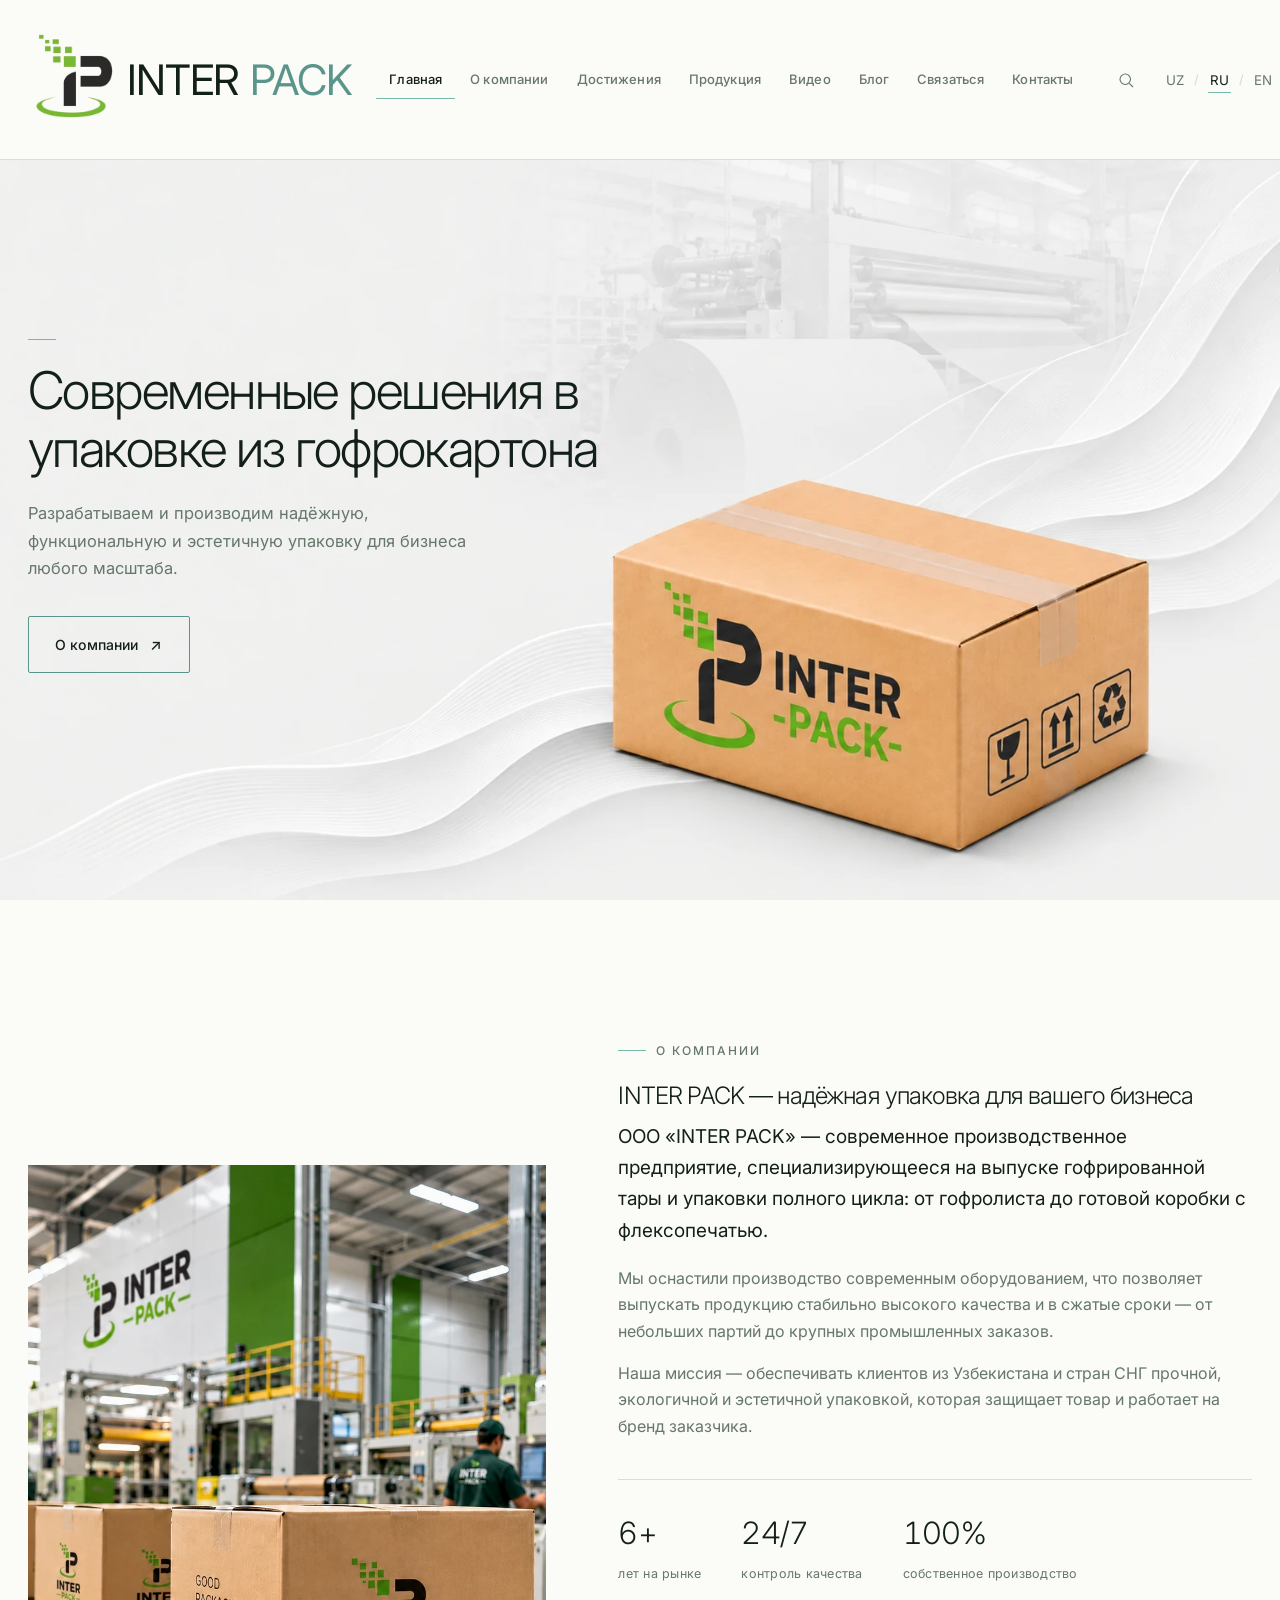
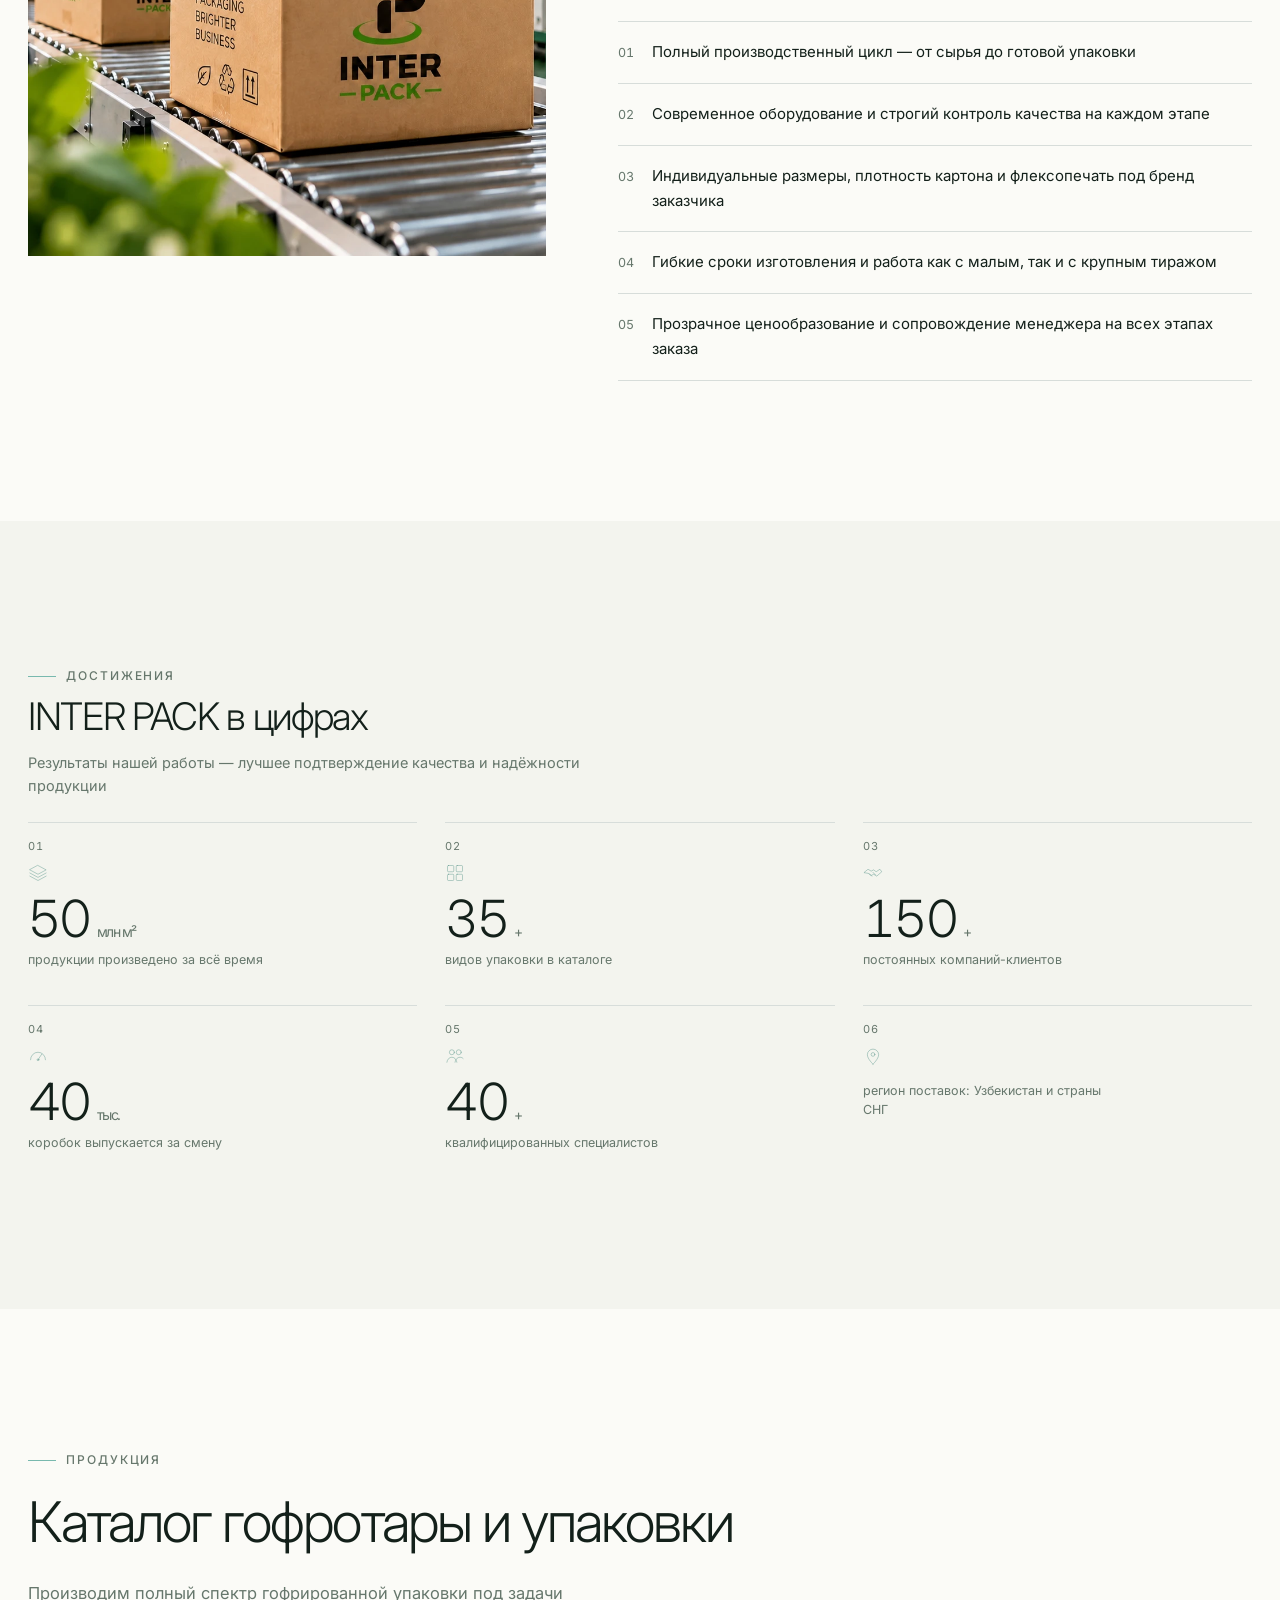
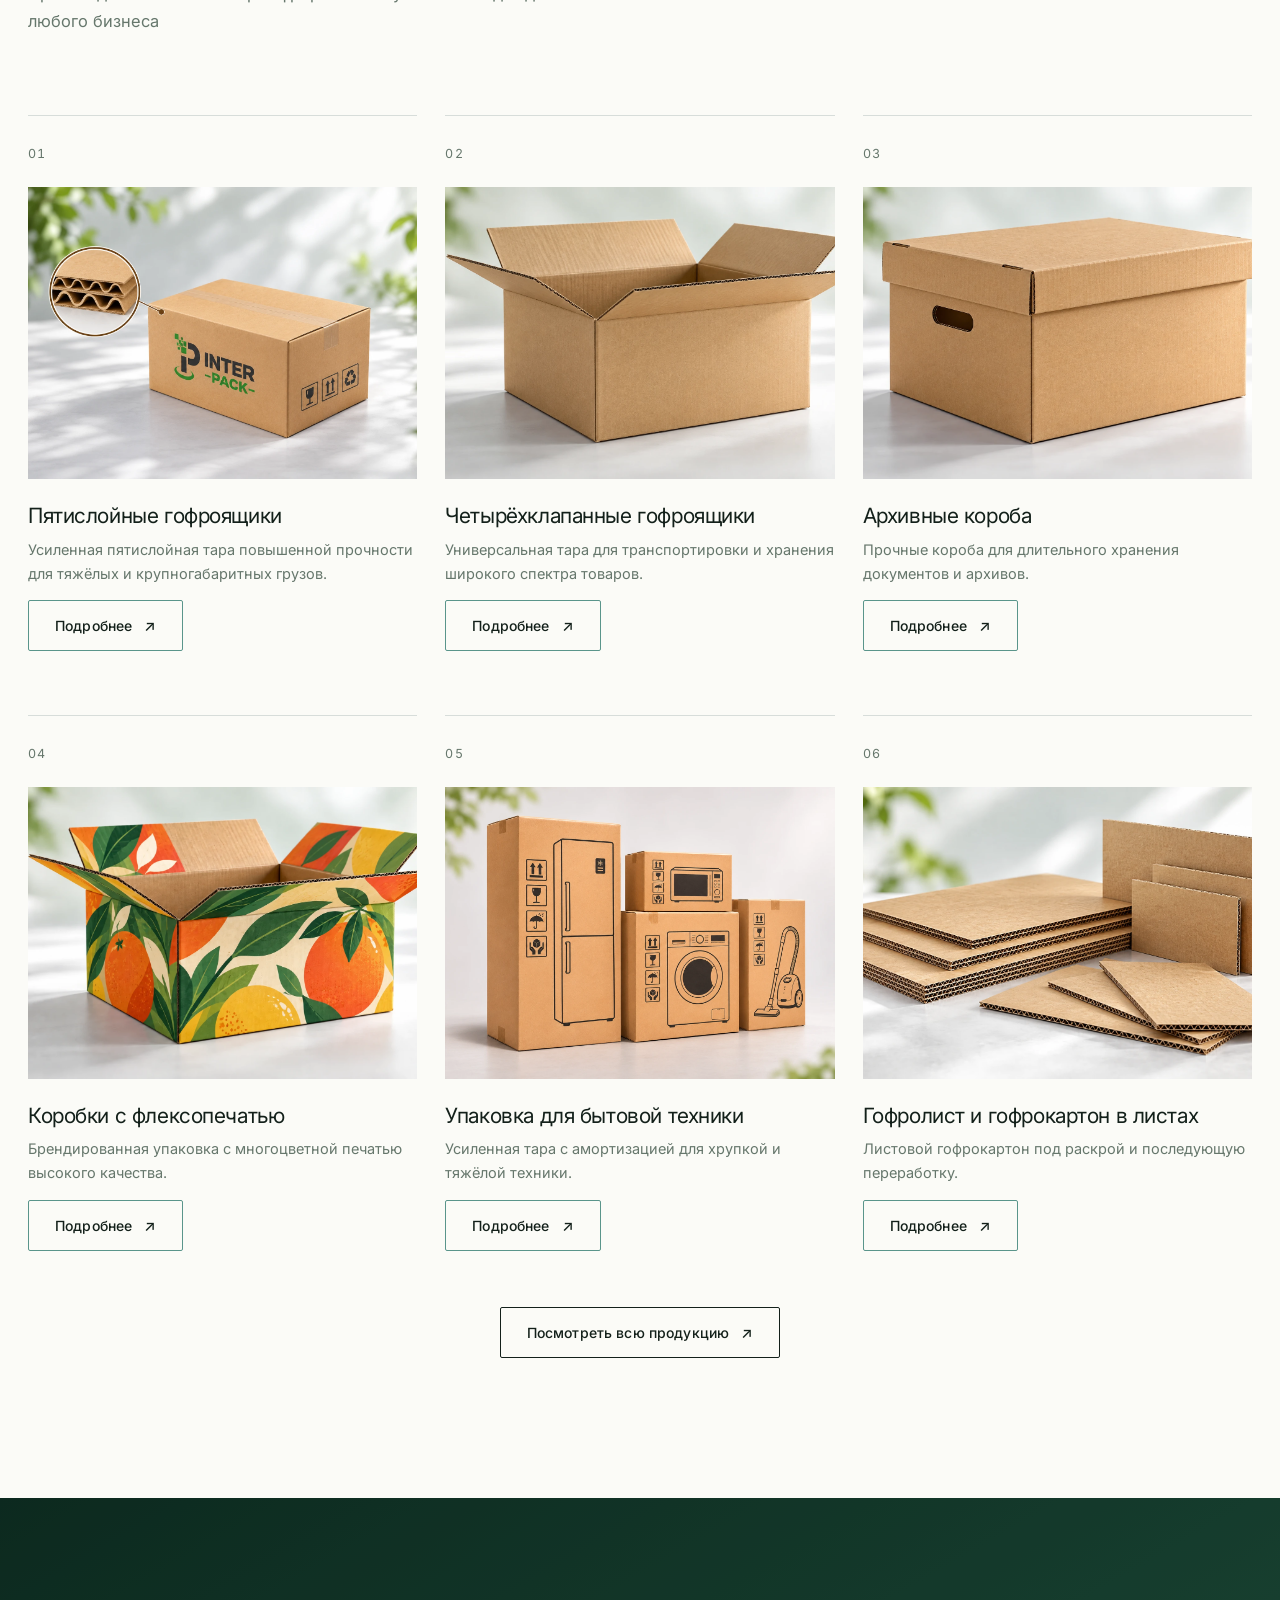
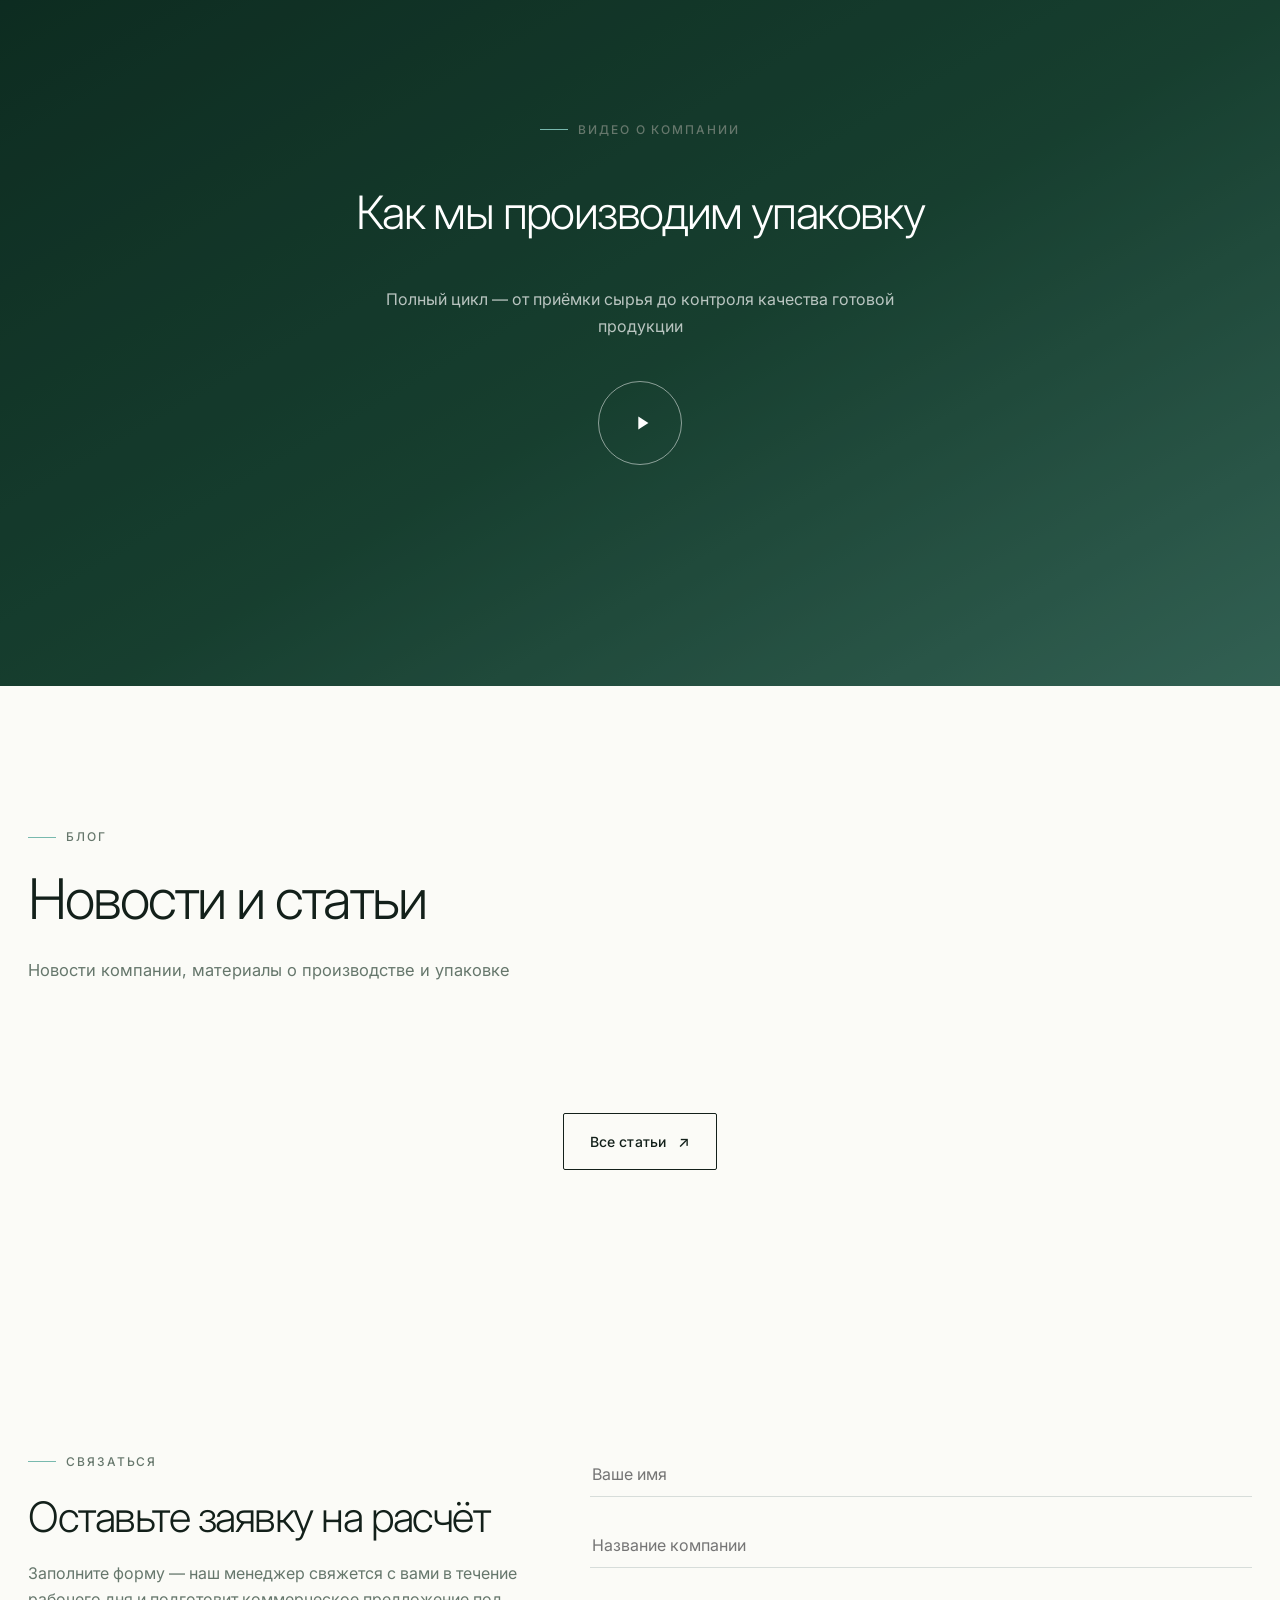
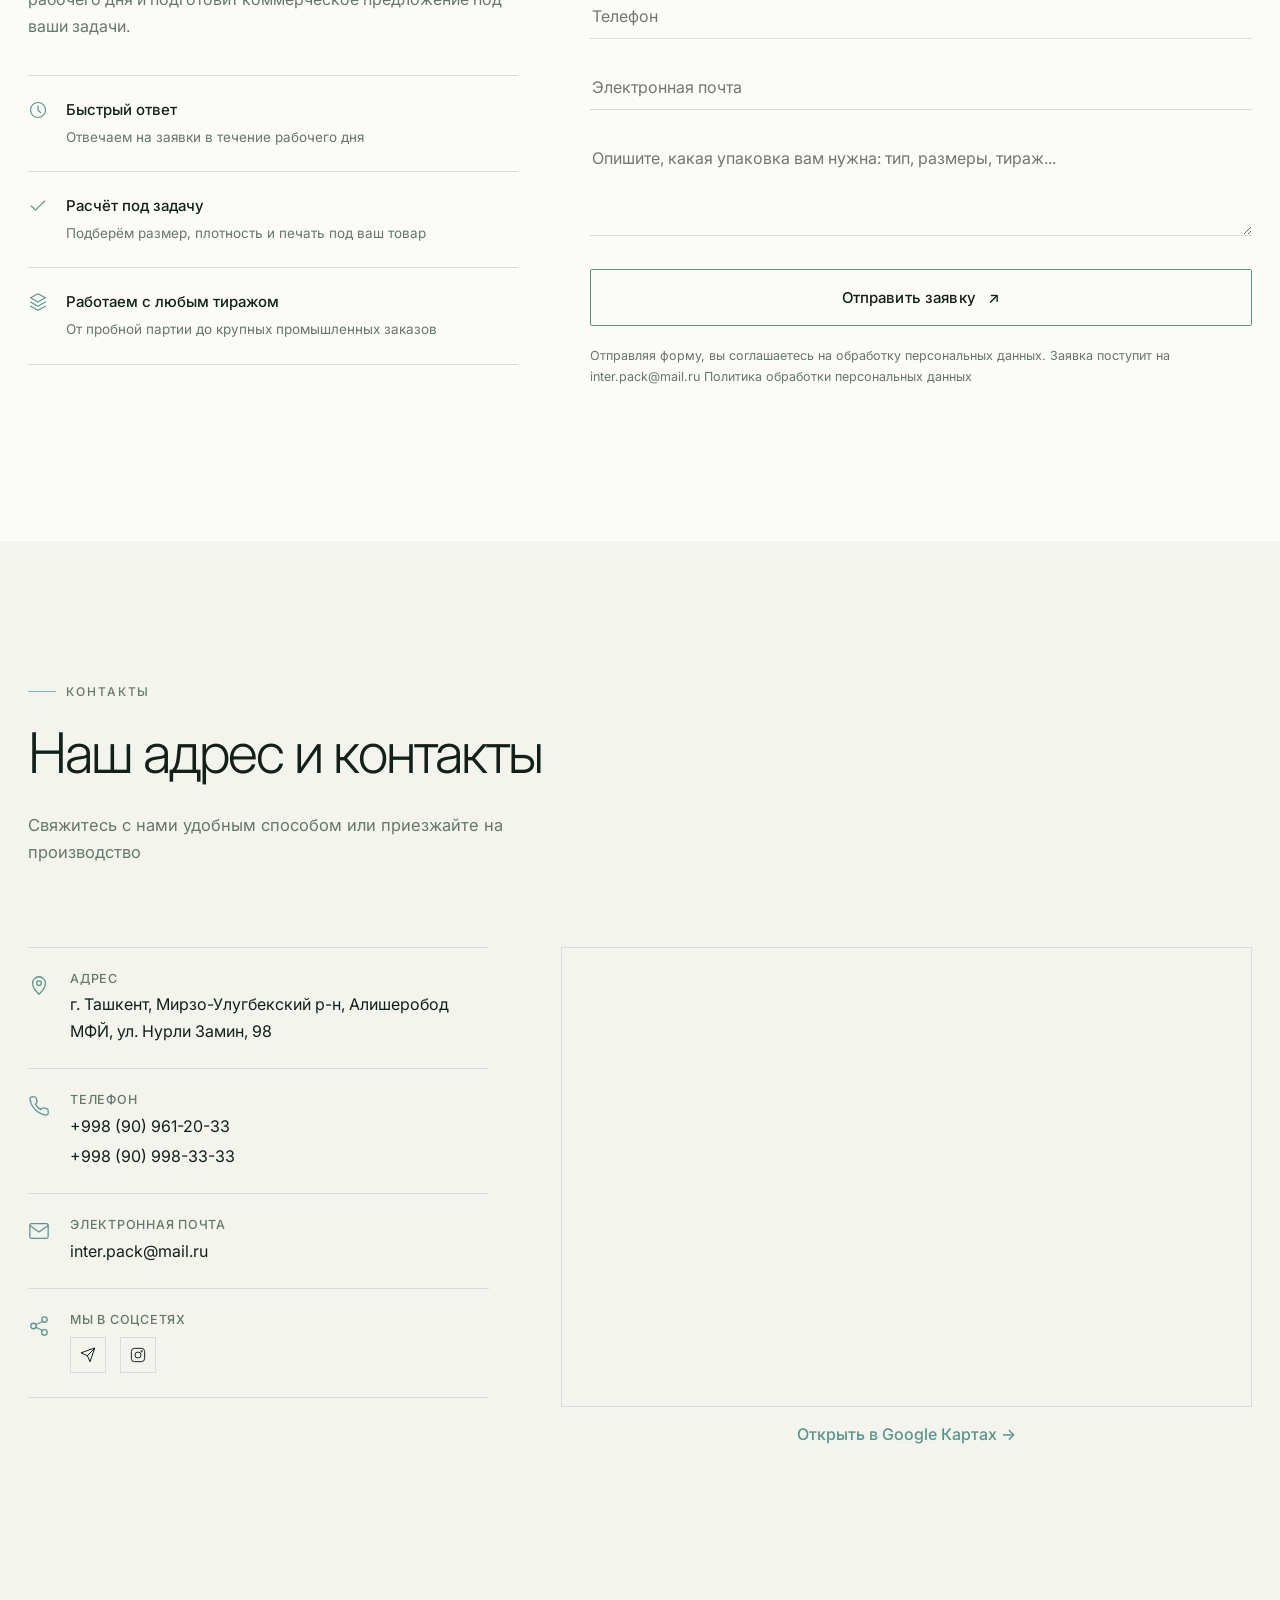
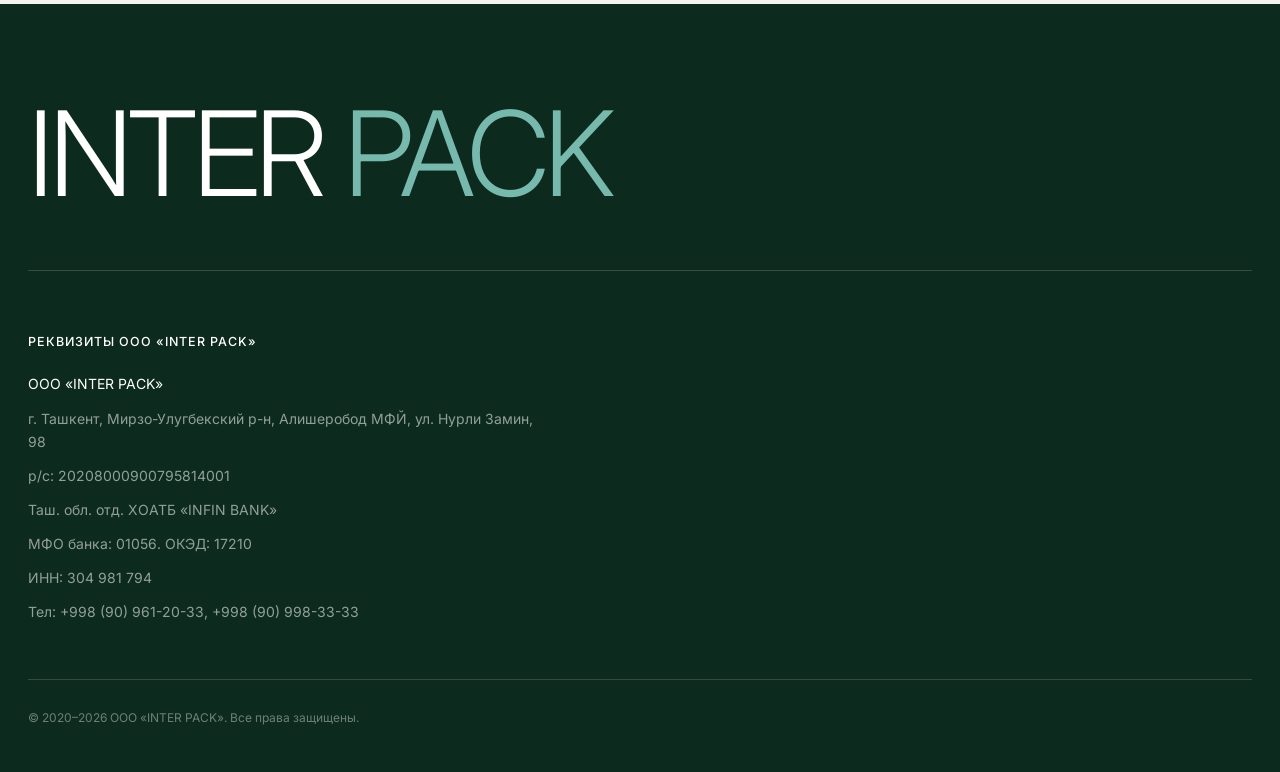
==== commit 6d21497b: "Add a Personal Data Processing Policy page New privacy.html covers what the contact form collects, w" ====
--- a/index.html
+++ b/index.html
@@ -408,7 +408,10 @@
               <textarea name="message" data-i18n-ph="contact.form.messagePh"></textarea>
             </div>
             <button type="submit" class="btn btn-accent btn-lg btn-block" data-i18n="contact.form.submit">Отправить заявку</button>
-            <p class="form-note" data-i18n="contact.form.note">Отправляя форму, вы соглашаетесь на обработку персональных данных. Заявка поступит на inter.pack@mail.ru</p>
+            <p class="form-note">
+              <span data-i18n="contact.form.note">Отправляя форму, вы соглашаетесь на обработку персональных данных. Заявка поступит на inter.pack@mail.ru</span>
+              <a href="privacy.html" target="_blank" rel="noopener" data-i18n="contact.form.policyLink">Политика обработки персональных данных</a>
+            </p>
 
             <div class="form-success">
               <div class="check"><svg viewBox="0 0 24 24" fill="none" stroke="currentColor" stroke-width="2.6" stroke-linecap="round" stroke-linejoin="round"><path d="M4 12l5 5L20 6"/></svg></div>
@@ -566,4 +569,4 @@
 <script src="js/contact-form.js?v=3"></script>
 </body>
 </html>
-<!-- branch: claude/inter-pack-website-kkgw7z, last changed by Claude: 2026-11-19 00:27 (Tashkent time, UTC+5) -->
+<!-- branch: claude/inter-pack-website-kkgw7z, last changed by Claude: 2026-11-19 01:43 (Tashkent time, UTC+5) -->
